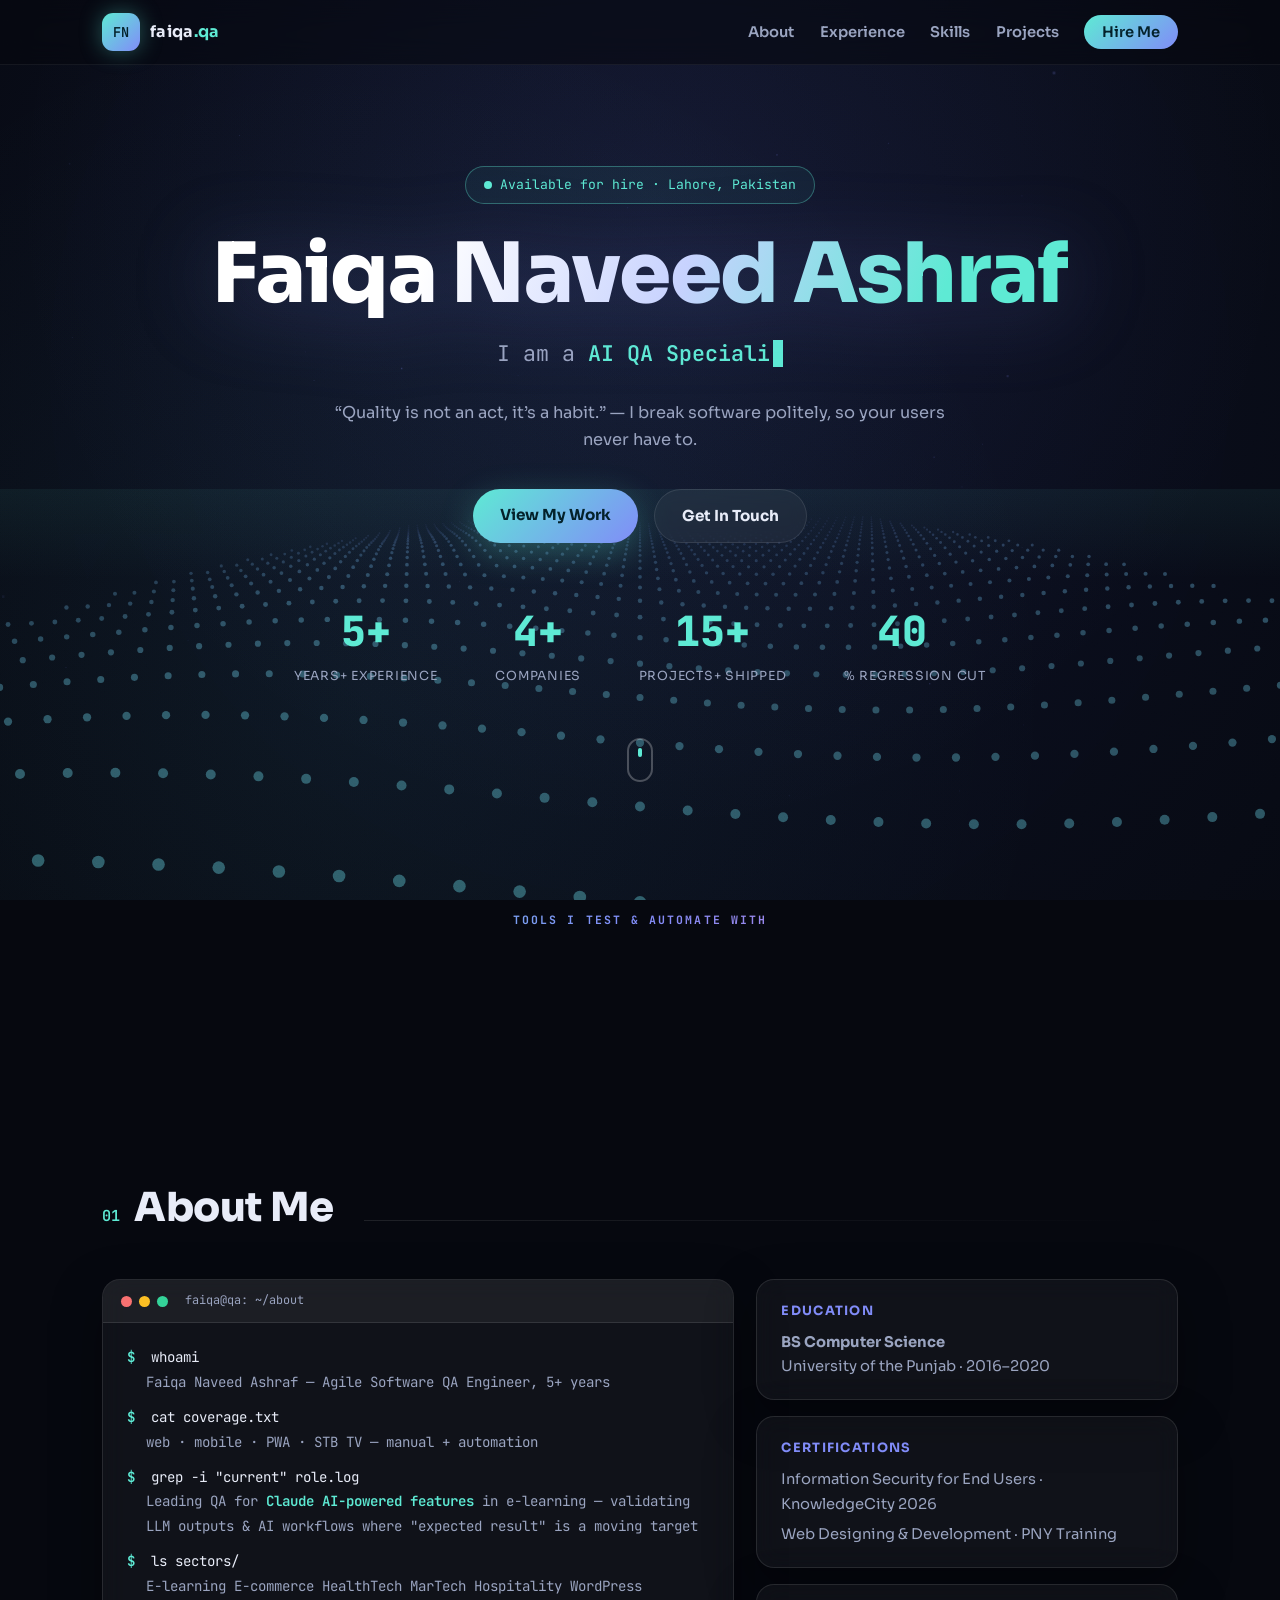
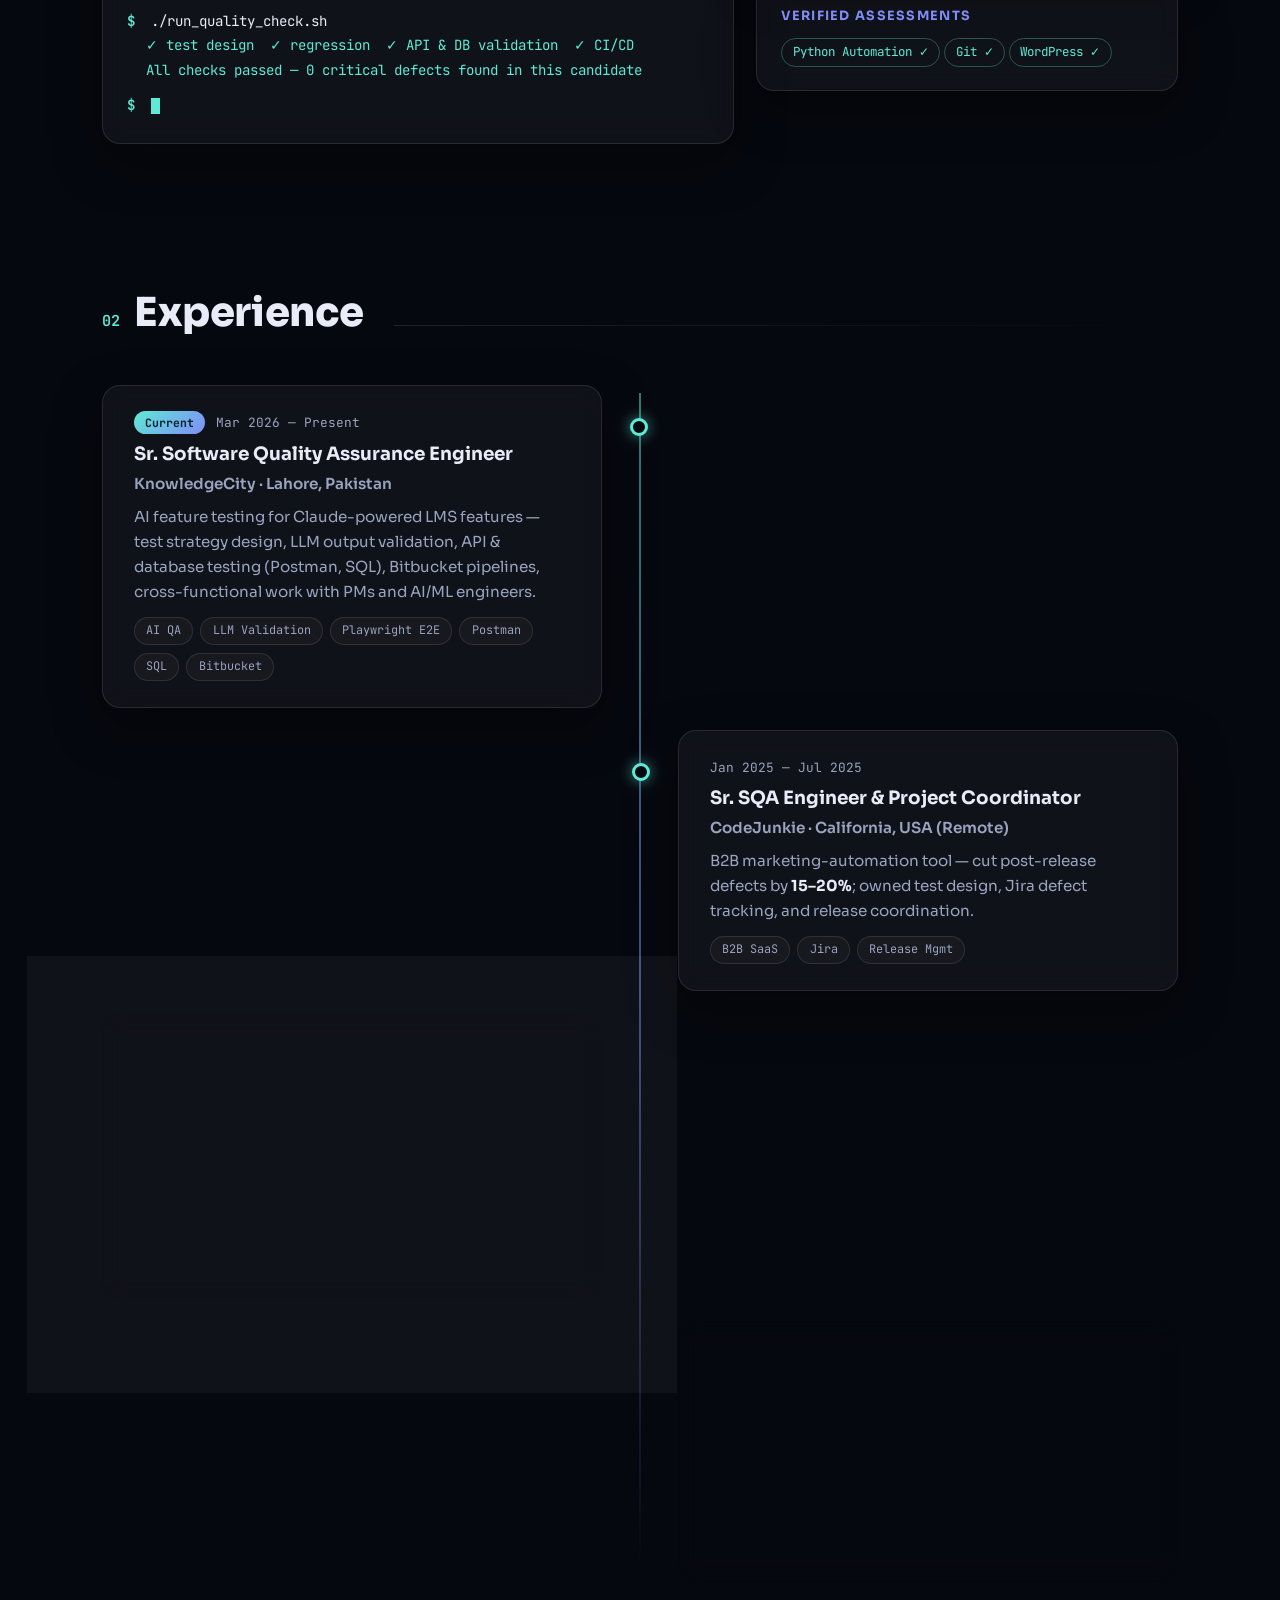
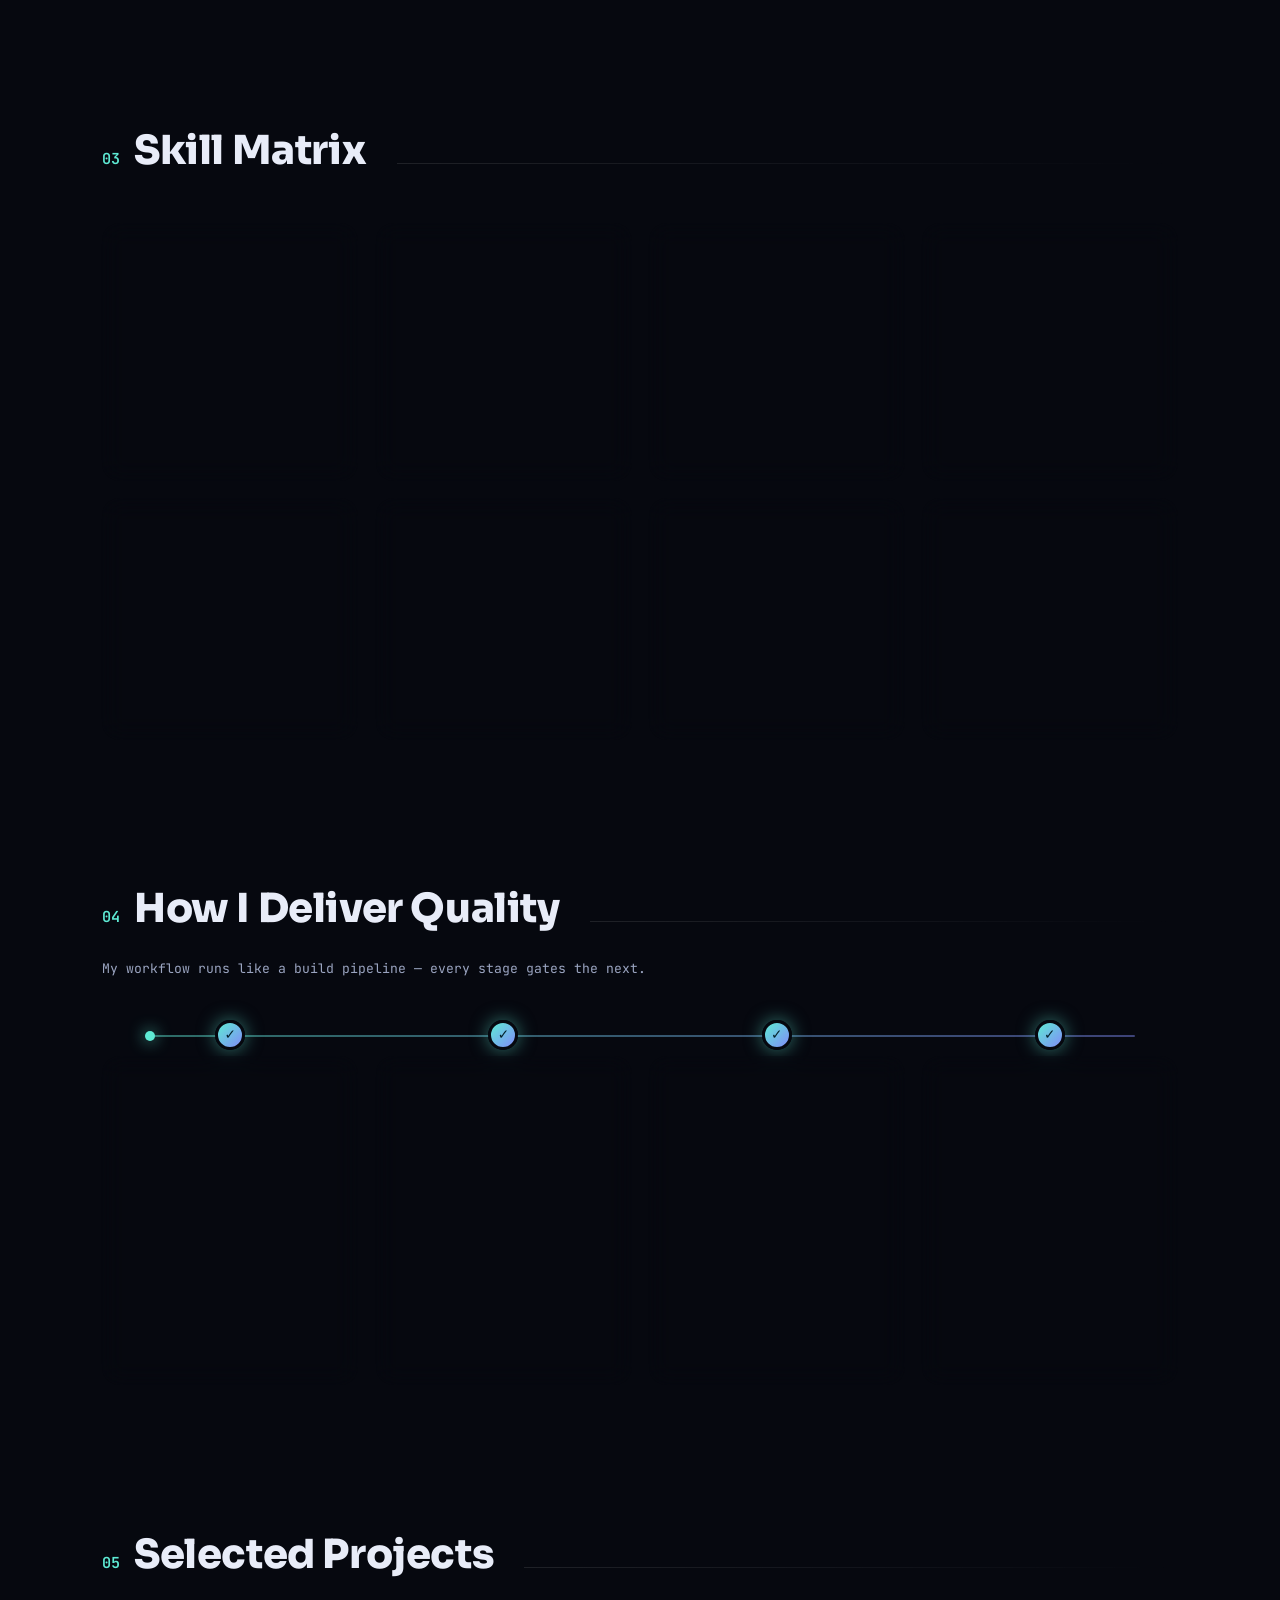
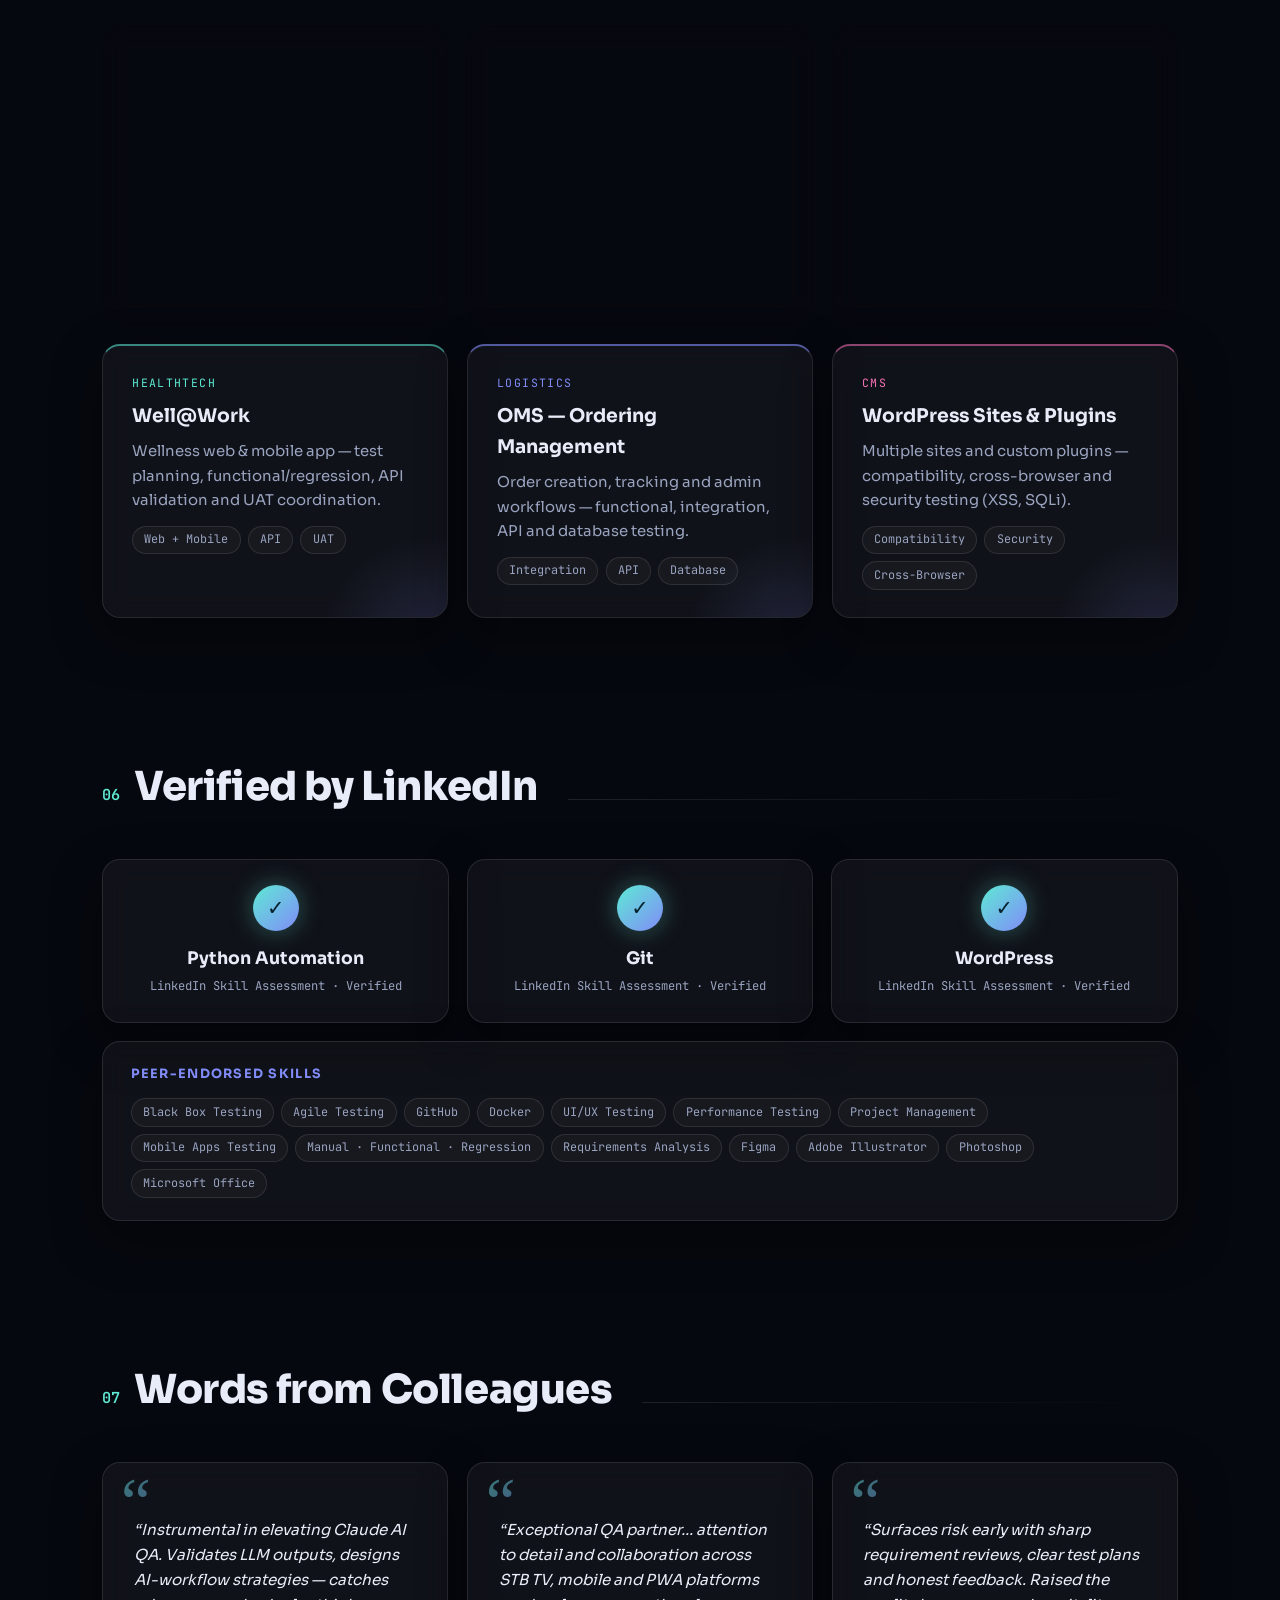
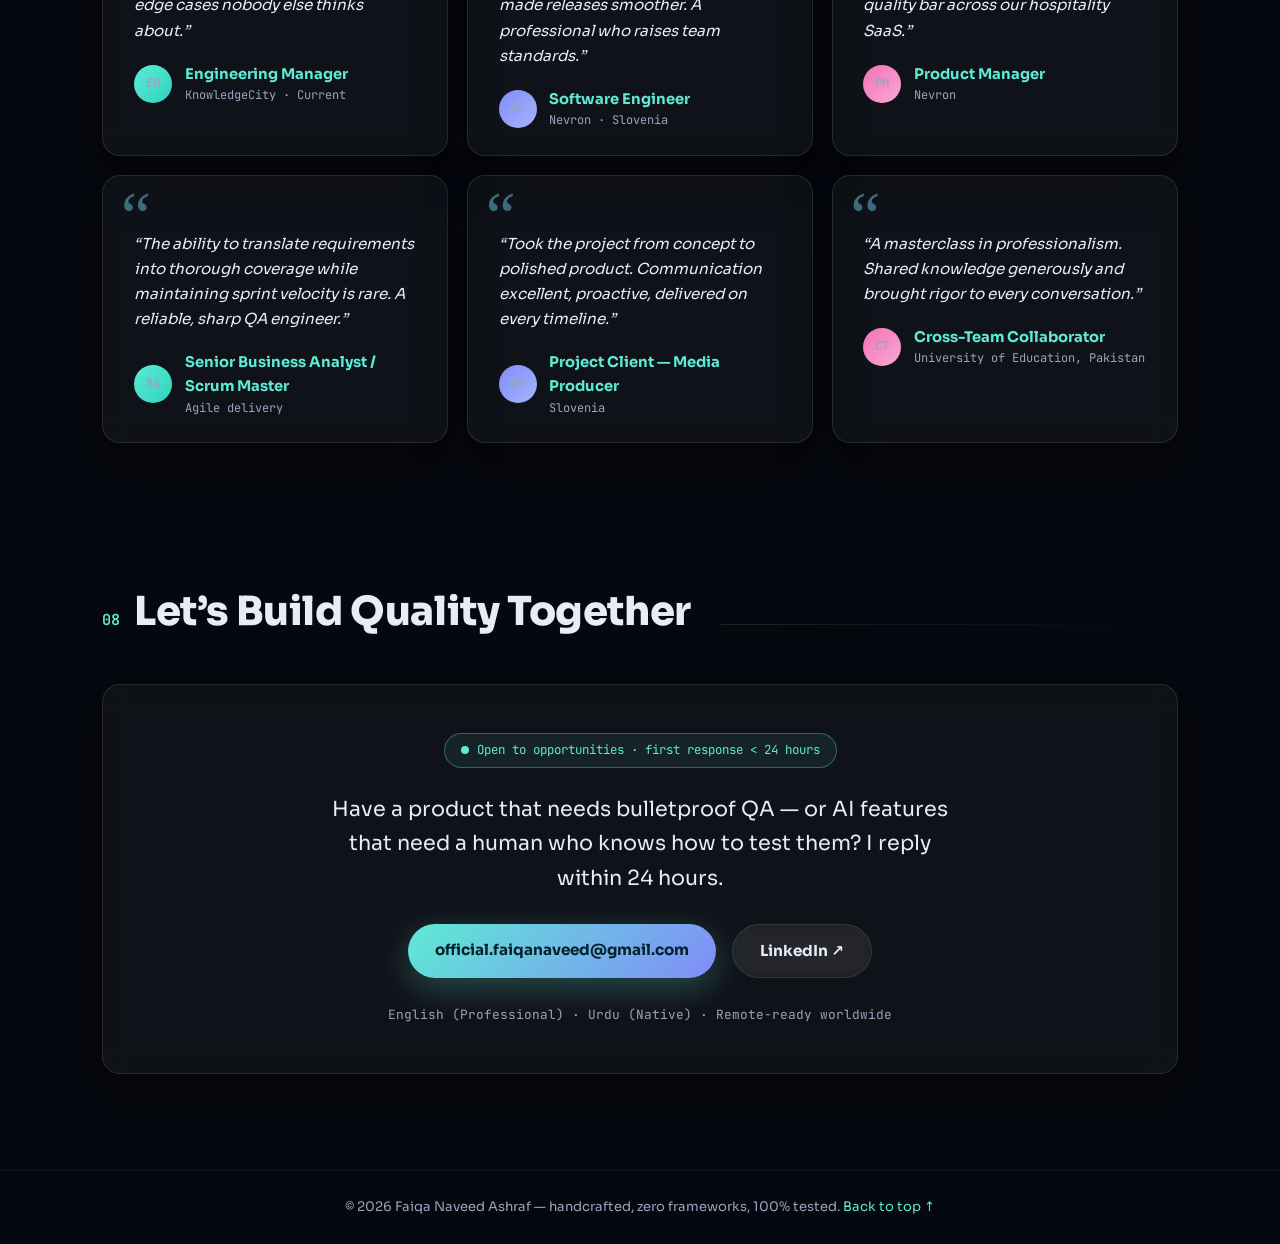
==== index.html @ 89de8e21 "Initial portfolio upload" ====
<!DOCTYPE html>
<html lang="en">
<head>
  <meta charset="UTF-8" />
  <meta name="viewport" content="width=device-width, initial-scale=1.0" />
  <title>Faiqa Naveed Ashraf — Sr. SQA Engineer · AI QA Specialist</title>
  <meta name="description" content="Portfolio of Faiqa Naveed Ashraf — Senior Software Quality Assurance Engineer specializing in AI feature testing, automation, and end-to-end quality across web, mobile, PWA and TV platforms." />
  <meta property="og:title" content="Faiqa Naveed Ashraf — Sr. SQA Engineer · AI QA Specialist" />
  <meta property="og:description" content="Quality is not an act, it's a habit. 5+ years across manual & automation testing, now leading QA for Claude AI-powered e-learning features." />
  <meta property="og:type" content="website" />
  <link rel="preconnect" href="https://fonts.googleapis.com" />
  <link rel="preconnect" href="https://fonts.gstatic.com" crossorigin />
  <link href="https://fonts.googleapis.com/css2?family=Sora:wght@300;400;600;700;800&family=JetBrains+Mono:wght@400;600&display=swap" rel="stylesheet" />
  <link rel="stylesheet" href="css/style.css" />
</head>
<body>
  <a class="skip-link" href="#main">Skip to content</a>

  <!-- 3D background canvas -->
  <canvas id="scene" aria-hidden="true"></canvas>
  <div class="grain" aria-hidden="true"></div>

  <header class="nav" id="top">
    <nav aria-label="Primary">
      <a class="brand" href="#top"><span class="brand-mark">FN</span><span class="brand-text">faiqa<b>.qa</b></span></a>
      <button class="nav-toggle" aria-expanded="false" aria-controls="nav-menu" aria-label="Toggle menu">
        <span></span><span></span><span></span>
      </button>
      <ul id="nav-menu" class="nav-menu">
        <li><a href="#about">About</a></li>
        <li><a href="#experience">Experience</a></li>
        <li><a href="#skills">Skills</a></li>
        <li><a href="#projects">Projects</a></li>
        <li><a class="nav-cta" href="#contact">Hire Me</a></li>
      </ul>
    </nav>
  </header>

  <main id="main">
    <!-- ============ HERO ============ -->
    <section class="hero" aria-label="Introduction">
      <p class="hero-eyebrow"><span class="pulse-dot" aria-hidden="true"></span> Available for hire · Lahore, Pakistan</p>
      <h1 class="hero-name">Faiqa Naveed<span class="accent"> Ashraf</span></h1>
      <p class="hero-roles" aria-live="polite">
        <span class="role-prefix">I am a&nbsp;</span><span id="role-rotator" class="role-current">Sr. SQA Engineer</span><span class="caret" aria-hidden="true"></span>
      </p>
      <p class="hero-tagline">“Quality is not an act, it’s a habit.” — I break software politely, so your users never have to.</p>
      <div class="hero-actions">
        <a class="btn btn-primary" href="#projects">View My Work</a>
        <a class="btn btn-ghost" href="#contact">Get In Touch</a>
      </div>
      <dl class="hero-stats">
        <div><dt data-count="5">0</dt><dd>Years+ Experience</dd></div>
        <div><dt data-count="4">0</dt><dd>Companies</dd></div>
        <div><dt data-count="15">0</dt><dd>Projects+ Shipped</dd></div>
        <div><dt data-count="40">0</dt><dd>% Regression Cut</dd></div>
      </dl>
      <a class="scroll-hint" href="#about" aria-label="Scroll to About"><span></span></a>
    </section>

    <!-- ============ TECH STACK MARQUEE ============ -->
    <section class="techstrip" aria-label="Tools and technologies I work with">
      <p class="techstrip-label">Tools I test &amp; automate with</p>
      <div class="marquee">
        <ul class="marquee-track">
          <li><img src="https://cdn.simpleicons.org/selenium" alt="" loading="lazy" onerror="this.parentElement.style.display='none'"/><span>Selenium</span></li>
          <li><img src="https://cdn.simpleicons.org/python" alt="" loading="lazy" onerror="this.parentElement.style.display='none'"/><span>Python</span></li>
          <li><img src="https://cdn.simpleicons.org/postman" alt="" loading="lazy" onerror="this.parentElement.style.display='none'"/><span>Postman</span></li>
          <li><img src="https://cdn.simpleicons.org/cypress" alt="" loading="lazy" onerror="this.parentElement.style.display='none'"/><span>Cypress</span></li>
          <li><img src="https://cdn.jsdelivr.net/gh/devicons/devicon@latest/icons/playwright/playwright-original.svg" alt="" loading="lazy" onerror="this.parentElement.style.display='none'"/><span>Playwright</span></li>
          <li><img src="https://cdn.jsdelivr.net/gh/devicons/devicon@latest/icons/vscode/vscode-original.svg" alt="" loading="lazy" onerror="this.parentElement.style.display='none'"/><span>VS Code</span></li>
          <li><img src="https://cdn.simpleicons.org/apachejmeter" alt="" loading="lazy" onerror="this.parentElement.style.display='none'"/><span>JMeter</span></li>
          <li><img src="https://cdn.simpleicons.org/jira" alt="" loading="lazy" onerror="this.parentElement.style.display='none'"/><span>Jira</span></li>
          <li><img src="https://cdn.simpleicons.org/confluence" alt="" loading="lazy" onerror="this.parentElement.style.display='none'"/><span>Confluence</span></li>
          <li><img src="https://cdn.simpleicons.org/mysql" alt="" loading="lazy" onerror="this.parentElement.style.display='none'"/><span>MySQL</span></li>
          <li><img src="https://cdn.simpleicons.org/git" alt="" loading="lazy" onerror="this.parentElement.style.display='none'"/><span>Git</span></li>
          <li><img src="https://cdn.simpleicons.org/github" alt="" loading="lazy" onerror="this.parentElement.style.display='none'"/><span>GitHub</span></li>
          <li><img src="https://cdn.simpleicons.org/gitlab" alt="" loading="lazy" onerror="this.parentElement.style.display='none'"/><span>GitLab</span></li>
          <li><img src="https://cdn.simpleicons.org/bitbucket" alt="" loading="lazy" onerror="this.parentElement.style.display='none'"/><span>Bitbucket</span></li>
          <li><img src="https://cdn.simpleicons.org/docker" alt="" loading="lazy" onerror="this.parentElement.style.display='none'"/><span>Docker</span></li>
          <li><img src="https://cdn.simpleicons.org/claude" alt="" loading="lazy" onerror="this.parentElement.style.display='none'"/><span>Claude AI</span></li>
          <li><img src="https://cdn.simpleicons.org/figma" alt="" loading="lazy" onerror="this.parentElement.style.display='none'"/><span>Figma</span></li>
          <li><img src="https://cdn.jsdelivr.net/gh/devicons/devicon@latest/icons/slack/slack-original.svg" alt="" loading="lazy" onerror="this.parentElement.style.display='none'"/><span>Slack</span></li>
          <li><img src="https://cdn.simpleicons.org/wordpress" alt="" loading="lazy" onerror="this.parentElement.style.display='none'"/><span>WordPress</span></li>
          <li><img src="https://cdn.simpleicons.org/woocommerce" alt="" loading="lazy" onerror="this.parentElement.style.display='none'"/><span>WooCommerce</span></li>
        </ul>
        <ul class="marquee-track" aria-hidden="true"></ul>
      </div>
    </section>

    <!-- ============ ABOUT ============ -->
    <section class="section" id="about">
      <h2 class="section-title"><span class="section-num">01</span>About Me</h2>
      <div class="about-grid">
        <div class="terminal glass">
          <div class="term-bar">
            <span class="term-dot td-r"></span><span class="term-dot td-y"></span><span class="term-dot td-g"></span>
            <span class="term-title">faiqa@qa: ~/about</span>
          </div>
          <div class="term-body">
            <p><span class="term-prompt">$</span> whoami</p>
            <p class="term-out">Faiqa Naveed Ashraf — Agile Software QA Engineer, 5+ years</p>
            <p><span class="term-prompt">$</span> cat coverage.txt</p>
            <p class="term-out">web · mobile · PWA · STB TV — manual + automation</p>
            <p><span class="term-prompt">$</span> grep -i "current" role.log</p>
            <p class="term-out">Leading QA for <strong>Claude AI-powered features</strong> in e-learning — validating LLM outputs &amp; AI workflows where "expected result" is a moving target</p>
            <p><span class="term-prompt">$</span> ls sectors/</p>
            <p class="term-out">E-learning  E-commerce  HealthTech  MarTech  Hospitality  WordPress</p>
            <p><span class="term-prompt">$</span> ./run_quality_check.sh</p>
            <p class="term-out term-pass">✓ test design&nbsp;&nbsp;✓ regression&nbsp;&nbsp;✓ API &amp; DB validation&nbsp;&nbsp;✓ CI/CD<br/>All checks passed — 0 critical defects found in this candidate</p>
            <p><span class="term-prompt">$</span> <span class="term-cursor"></span></p>
          </div>
        </div>
        <aside class="about-cards">
          <div class="info-card glass">
            <h3>Education</h3>
            <p><strong>BS Computer Science</strong><br/>University of the Punjab · 2016–2020</p>
          </div>
          <div class="info-card glass">
            <h3>Certifications</h3>
            <p>Information Security for End Users · KnowledgeCity 2026</p>
            <p>Web Designing &amp; Development · PNY Training</p>
          </div>
          <div class="info-card glass">
            <h3>Verified Assessments</h3>
            <p class="badges"><span>Python Automation ✓</span><span>Git ✓</span><span>WordPress ✓</span></p>
          </div>
        </aside>
      </div>
    </section>

    <!-- ============ EXPERIENCE ============ -->
    <section class="section" id="experience">
      <h2 class="section-title"><span class="section-num">02</span>Experience</h2>
      <ol class="timeline">
        <li class="timeline-item glass current">
          <div class="t-when"><span class="t-badge">Current</span>Mar 2026 — Present</div>
          <h3>Sr. Software Quality Assurance Engineer</h3>
          <p class="t-org">KnowledgeCity · Lahore, Pakistan</p>
          <p>AI feature testing for Claude-powered LMS features — test strategy design, LLM output validation, API &amp; database testing (Postman, SQL), Bitbucket pipelines, cross-functional work with PMs and AI/ML engineers.</p>
          <p class="t-tags"><span>AI QA</span><span>LLM Validation</span><span>Playwright E2E</span><span>Postman</span><span>SQL</span><span>Bitbucket</span></p>
        </li>
        <li class="timeline-item glass">
          <div class="t-when">Jan 2025 — Jul 2025</div>
          <h3>Sr. SQA Engineer &amp; Project Coordinator</h3>
          <p class="t-org">CodeJunkie · California, USA (Remote)</p>
          <p>B2B marketing-automation tool — cut post-release defects by <strong>15–20%</strong>; owned test design, Jira defect tracking, and release coordination.</p>
          <p class="t-tags"><span>B2B SaaS</span><span>Jira</span><span>Release Mgmt</span></p>
        </li>
        <li class="timeline-item glass">
          <div class="t-when">Jul 2023 — Jan 2025</div>
          <h3>Senior Quality Assurance Engineer</h3>
          <p class="t-org">Nevron Hospitality · Slovenia (Remote)</p>
          <p>Multi-platform QA — mobile, PWA, <strong>STB&nbsp;TV</strong>, and admin systems; cut critical production issues ~<strong>30%</strong>; drove ~<strong>35–40%</strong> regression-automation reduction with German &amp; Slovenian teams.</p>
          <p class="t-tags"><span>STB TV</span><span>PWA</span><span>Mobile</span><span>Automation</span></p>
        </li>
        <li class="timeline-item glass">
          <div class="t-when">Oct 2020 — Jul 2023</div>
          <h3>Senior SQA Engineer</h3>
          <p class="t-org">Codility Solutions · Lahore, Pakistan</p>
          <p>Test strategy for web, mobile &amp; WordPress projects; ~<strong>40%</strong> cycle reduction via Selenium + Python automation; security testing (XSS, SQLi); full Agile collaboration.</p>
          <p class="t-tags"><span>Selenium</span><span>Python</span><span>Security</span><span>WordPress</span></p>
        </li>
      </ol>
    </section>

    <!-- ============ SKILLS ============ -->
    <section class="section" id="skills">
      <h2 class="section-title"><span class="section-num">03</span>Skill Matrix</h2>
      <div class="skills-grid">
        <div class="skill-card glass"><h3>🧪 Testing</h3><p class="t-tags"><span>Functional</span><span>Regression</span><span>Integration</span><span>UI/UX</span><span>Cross-Browser</span><span>API</span><span>Database</span><span>Smoke</span><span>UAT</span><span>Security (XSS · SQLi)</span></p></div>
        <div class="skill-card glass skill-featured"><h3>🤖 AI &amp; Emerging Tech</h3><p class="t-tags"><span>Claude AI Feature Testing</span><span>LLM Output Validation</span><span>Prompt-Based QA</span><span>AI Workflows</span></p></div>
        <div class="skill-card glass"><h3>⚙️ Automation</h3><p class="t-tags"><span>Playwright</span><span>Selenium WebDriver</span><span>Python</span><span>pytest</span><span>Page Object Model</span><span>Data-Driven</span></p></div>
        <div class="skill-card glass"><h3>🔌 API &amp; Database</h3><p class="t-tags"><span>Postman</span><span>REST</span><span>Newman CLI</span><span>SQL · MySQL</span><span>JSON/XML</span><span>JWT · OAuth</span></p></div>
        <div class="skill-card glass"><h3>📋 Test Management</h3><p class="t-tags"><span>Jira</span><span>Confluence</span><span>TestRail</span><span>Zephyr</span><span>Trello</span><span>Monday.com</span></p></div>
        <div class="skill-card glass"><h3>🚀 DevOps &amp; Tooling</h3><p class="t-tags"><span>Git · GitHub · GitLab · Bitbucket</span><span>Docker</span><span>CI/CD</span><span>Chrome DevTools</span><span>Lighthouse</span></p></div>
        <div class="skill-card glass"><h3>📱 Cross-Platform</h3><p class="t-tags"><span>Web</span><span>Mobile (iOS/Android)</span><span>PWA</span><span>Desktop</span><span>STB TV</span><span>WooCommerce</span></p></div>
        <div class="skill-card glass"><h3>🧭 Methodologies</h3><p class="t-tags"><span>Agile · Scrum · Kanban</span><span>SDLC · STLC</span><span>BDD</span><span>TDD-aware</span></p></div>
      </div>
    </section>

    <!-- ============ PROCESS ============ -->
    <section class="section" id="process">
      <h2 class="section-title"><span class="section-num">04</span>How I Deliver Quality</h2>
      <p class="pipeline-sub">My workflow runs like a build pipeline — every stage gates the next.</p>
      <ol class="pipeline">
        <li class="pipe-stage">
          <span class="pipe-dot" aria-hidden="true">✓</span>
          <div class="pipe-card glass">
            <p class="pipe-label">stage 1/4 · passed</p>
            <h3>Discover</h3>
            <p>Requirement walkthroughs, acceptance criteria validation, risk-based scoping. I break ambiguity early so the team ships the right thing.</p>
            <p class="t-tags"><span>Confluence</span><span>Jira</span><span>Figma</span></p>
          </div>
        </li>
        <li class="pipe-stage">
          <span class="pipe-dot" aria-hidden="true">✓</span>
          <div class="pipe-card glass">
            <p class="pipe-label">stage 2/4 · passed</p>
            <h3>Plan</h3>
            <p>Test strategy, test plans, coverage matrices, and Selenium/Postman automation scaffolding aligned to the sprint cadence.</p>
            <p class="t-tags"><span>TestRail</span><span>Zephyr</span><span>Selenium</span></p>
          </div>
        </li>
        <li class="pipe-stage">
          <span class="pipe-dot" aria-hidden="true">✓</span>
          <div class="pipe-card glass">
            <p class="pipe-label">stage 3/4 · passed</p>
            <h3>Execute</h3>
            <p>Functional, regression, API, DB, cross-browser, security (XSS/SQLi). Automate where it pays back; explore manually where it counts.</p>
            <p class="t-tags"><span>Postman</span><span>SQL</span><span>Python</span></p>
          </div>
        </li>
        <li class="pipe-stage">
          <span class="pipe-dot" aria-hidden="true">✓</span>
          <div class="pipe-card glass">
            <p class="pipe-label">stage 4/4 · passed</p>
            <h3>Report</h3>
            <p>Clear defect logs, reproducible steps, severity tagging, release-readiness reports. Devs get actionable bugs, stakeholders get clarity.</p>
            <p class="t-tags"><span>Jira</span><span>Slack</span><span>Bitbucket</span></p>
          </div>
        </li>
      </ol>
    </section>

    <!-- ============ PROJECTS ============ -->
    <section class="section" id="projects">
      <h2 class="section-title"><span class="section-num">05</span>Selected Projects</h2>
      <div class="projects-grid">
        <article class="project-card glass featured">
          <p class="p-kind">AI · Current</p>
          <h3>Claude AI LMS Features</h3>
          <p>Leading QA for Claude AI-powered LMS enhancements — validating AI-generated content, prompt responses, and LLM output accuracy.</p>
          <p class="t-tags"><span>LLM Validation</span><span>Prompt QA</span><span>API</span><span>Bitbucket</span></p>
        </article>
        <article class="project-card glass">
          <p class="p-kind">Web &amp; Mobile</p>
          <h3>Manage My Dojo</h3>
          <p>End-to-end QA for a martial-arts school platform — enrollment, attendance, belt grading, scheduling, billing, parent portals.</p>
          <p class="t-tags"><span>Functional</span><span>API</span><span>Database</span><span>Jira</span></p>
        </article>
        <article class="project-card glass">
          <p class="p-kind">E-Commerce</p>
          <h3>Jhoolaylaal</h3>
          <p>QA for catalog, cart, checkout &amp; order management on WooCommerce with live payment gateways.</p>
          <p class="t-tags"><span>WooCommerce</span><span>Payments</span><span>Regression</span></p>
        </article>
        <article class="project-card glass">
          <p class="p-kind">HealthTech</p>
          <h3>Well@Work</h3>
          <p>Wellness web &amp; mobile app — test planning, functional/regression, API validation and UAT coordination.</p>
          <p class="t-tags"><span>Web + Mobile</span><span>API</span><span>UAT</span></p>
        </article>
        <article class="project-card glass">
          <p class="p-kind">Logistics</p>
          <h3>OMS — Ordering Management</h3>
          <p>Order creation, tracking and admin workflows — functional, integration, API and database testing.</p>
          <p class="t-tags"><span>Integration</span><span>API</span><span>Database</span></p>
        </article>
        <article class="project-card glass">
          <p class="p-kind">CMS</p>
          <h3>WordPress Sites &amp; Plugins</h3>
          <p>Multiple sites and custom plugins — compatibility, cross-browser and security testing (XSS, SQLi).</p>
          <p class="t-tags"><span>Compatibility</span><span>Security</span><span>Cross-Browser</span></p>
        </article>
      </div>
    </section>

    <!-- ============ VERIFIED BY LINKEDIN ============ -->
    <section class="section" id="verified">
      <h2 class="section-title"><span class="section-num">06</span>Verified by LinkedIn</h2>
      <div class="verify-grid">
        <div class="verify-card glass">
          <p class="verify-check" aria-hidden="true">✓</p>
          <h3>Python Automation</h3>
          <p>LinkedIn Skill Assessment · Verified</p>
        </div>
        <div class="verify-card glass">
          <p class="verify-check" aria-hidden="true">✓</p>
          <h3>Git</h3>
          <p>LinkedIn Skill Assessment · Verified</p>
        </div>
        <div class="verify-card glass">
          <p class="verify-check" aria-hidden="true">✓</p>
          <h3>WordPress</h3>
          <p>LinkedIn Skill Assessment · Verified</p>
        </div>
      </div>
      <div class="endorse glass">
        <h3>Peer-endorsed skills</h3>
        <p class="t-tags">
          <span>Black Box Testing</span><span>Agile Testing</span><span>GitHub</span><span>Docker</span><span>UI/UX Testing</span><span>Performance Testing</span><span>Project Management</span><span>Mobile Apps Testing</span><span>Manual · Functional · Regression</span><span>Requirements Analysis</span><span>Figma</span><span>Adobe Illustrator</span><span>Photoshop</span><span>Microsoft Office</span>
        </p>
      </div>
    </section>

    <!-- ============ TESTIMONIALS ============ -->
    <section class="section" id="testimonials">
      <h2 class="section-title"><span class="section-num">07</span>Words from Colleagues</h2>
      <div class="testi-grid">
        <figure class="testi-card glass">
          <blockquote>“Instrumental in elevating Claude AI QA. Validates LLM outputs, designs AI-workflow strategies — catches edge cases nobody else thinks about.”</blockquote>
          <figcaption><span class="testi-avatar av-teal" aria-hidden="true">EM</span><div><strong>Engineering Manager</strong><span>KnowledgeCity · Current</span></div></figcaption>
        </figure>
        <figure class="testi-card glass">
          <blockquote>“Exceptional QA partner… attention to detail and collaboration across STB TV, mobile and PWA platforms made releases smoother. A professional who raises team standards.”</blockquote>
          <figcaption><span class="testi-avatar av-indigo" aria-hidden="true">SE</span><div><strong>Software Engineer</strong><span>Nevron · Slovenia</span></div></figcaption>
        </figure>
        <figure class="testi-card glass">
          <blockquote>“Surfaces risk early with sharp requirement reviews, clear test plans and honest feedback. Raised the quality bar across our hospitality SaaS.”</blockquote>
          <figcaption><span class="testi-avatar av-pink" aria-hidden="true">PM</span><div><strong>Product Manager</strong><span>Nevron</span></div></figcaption>
        </figure>
        <figure class="testi-card glass">
          <blockquote>“The ability to translate requirements into thorough coverage while maintaining sprint velocity is rare. A reliable, sharp QA engineer.”</blockquote>
          <figcaption><span class="testi-avatar av-teal" aria-hidden="true">BA</span><div><strong>Senior Business Analyst / Scrum Master</strong><span>Agile delivery</span></div></figcaption>
        </figure>
        <figure class="testi-card glass">
          <blockquote>“Took the project from concept to polished product. Communication excellent, proactive, delivered on every timeline.”</blockquote>
          <figcaption><span class="testi-avatar av-indigo" aria-hidden="true">MP</span><div><strong>Project Client — Media Producer</strong><span>Slovenia</span></div></figcaption>
        </figure>
        <figure class="testi-card glass">
          <blockquote>“A masterclass in professionalism. Shared knowledge generously and brought rigor to every conversation.”</blockquote>
          <figcaption><span class="testi-avatar av-pink" aria-hidden="true">CT</span><div><strong>Cross-Team Collaborator</strong><span>University of Education, Pakistan</span></div></figcaption>
        </figure>
      </div>
    </section>

    <!-- ============ CONTACT ============ -->
    <section class="section contact" id="contact">
      <h2 class="section-title"><span class="section-num">08</span>Let’s Build Quality Together</h2>
      <div class="contact-card glass">
        <p class="contact-badge"><span class="pulse-dot" aria-hidden="true"></span> Open to opportunities · first response &lt; 24 hours</p>
        <p class="contact-lede">Have a product that needs bulletproof QA — or AI features that need a human who knows how to test them? I reply within 24 hours.</p>
        <div class="contact-actions">
          <a class="btn btn-primary" href="mailto:official.faiqanaveed@gmail.com">official.faiqanaveed@gmail.com</a>
          <a class="btn btn-ghost" href="https://linkedin.com/in/faiqanaveed" target="_blank" rel="noopener">LinkedIn ↗</a>
        </div>
        <p class="contact-meta">English (Professional) · Urdu (Native) · Remote-ready worldwide</p>
      </div>
    </section>
  </main>

  <footer class="footer">
    <p>© <span id="year">2026</span> Faiqa Naveed Ashraf — handcrafted, zero frameworks, 100% tested. <a href="#top">Back to top ↑</a></p>
  </footer>

  <script src="js/scene.js" defer></script>
  <script src="js/main.js" defer></script>
</body>
</html>
---- css/style.css ----
/* ============================================================
   Faiqa Naveed — Portfolio v2
   Dark premium · glassmorphism · 3D particle backdrop
   Zero frameworks. WCAG 2.2 AA minded.
   ============================================================ */

:root {
  --bg: #06080f;
  --bg-2: #0a0e1a;
  --ink: #e8ecf8;
  --ink-dim: #9aa4c0;
  --accent: #5eead4;        /* teal-mint */
  --accent-2: #818cf8;      /* indigo */
  --accent-3: #f472b6;      /* pink edge */
  --glass: rgba(255, 255, 255, 0.045);
  --glass-edge: rgba(255, 255, 255, 0.10);
  --radius: 18px;
  --font: "Sora", system-ui, -apple-system, sans-serif;
  --mono: "JetBrains Mono", ui-monospace, monospace;
  --max: 1120px;
}

* { margin: 0; padding: 0; box-sizing: border-box; }

html { scroll-behavior: smooth; }
@media (prefers-reduced-motion: reduce) {
  html { scroll-behavior: auto; }
  *, *::before, *::after { animation-duration: 0.001s !important; transition-duration: 0.001s !important; }
}

body {
  font-family: var(--font);
  background: var(--bg);
  color: var(--ink);
  line-height: 1.65;
  overflow-x: hidden;
  -webkit-font-smoothing: antialiased;
}

/* ---------- background layers ---------- */
#scene {
  position: fixed; inset: 0;
  width: 100vw; height: 100vh;
  z-index: 0;
  display: block;
}
.grain {
  position: fixed; inset: 0; z-index: 1; pointer-events: none;
  opacity: 0.5; mix-blend-mode: overlay;
  background-image: url("data:image/svg+xml,%3Csvg xmlns='http://www.w3.org/2000/svg' width='160' height='160'%3E%3Cfilter id='n'%3E%3CfeTurbulence type='fractalNoise' baseFrequency='0.9' numOctaves='2'/%3E%3CfeColorMatrix type='saturate' values='0'/%3E%3C/filter%3E%3Crect width='100%25' height='100%25' filter='url(%23n)' opacity='0.18'/%3E%3C/svg%3E");
}
header, main, footer { position: relative; z-index: 2; }

/* ---------- a11y ---------- */
.skip-link {
  position: absolute; left: -999px; top: 0; z-index: 100;
  background: var(--accent); color: #04222b; font-weight: 700;
  padding: 0.7rem 1.2rem; border-radius: 0 0 12px 0;
}
.skip-link:focus { left: 0; }
:focus-visible { outline: 2px solid var(--accent); outline-offset: 3px; border-radius: 4px; }

/* ---------- nav ---------- */
.nav {
  position: fixed; top: 0; left: 0; right: 0; z-index: 50;
  backdrop-filter: blur(14px);
  background: rgba(6, 8, 15, 0.55);
  border-bottom: 1px solid rgba(255,255,255,0.06);
}
.nav nav {
  max-width: var(--max); margin: 0 auto;
  display: flex; align-items: center; justify-content: space-between;
  padding: 0.8rem 1.4rem;
}
.brand { display: flex; align-items: center; gap: 0.6rem; text-decoration: none; color: var(--ink); font-weight: 700; }
.brand-mark {
  display: grid; place-items: center;
  width: 38px; height: 38px; border-radius: 11px;
  font-family: var(--mono); font-size: 0.85rem; font-weight: 600; color: #04222b;
  background: linear-gradient(135deg, var(--accent), var(--accent-2));
  box-shadow: 0 0 22px rgba(94, 234, 212, 0.35);
}
.brand-text { letter-spacing: 0.02em; }
.brand-text b { color: var(--accent); }

.nav-menu { display: flex; gap: 1.6rem; list-style: none; align-items: center; }
.nav-menu a { color: var(--ink-dim); text-decoration: none; font-size: 0.92rem; font-weight: 600; transition: color 0.2s; }
.nav-menu a:hover { color: var(--accent); }
.nav-cta {
  color: #04222b !important;
  background: linear-gradient(135deg, var(--accent), var(--accent-2));
  padding: 0.5rem 1.1rem; border-radius: 999px;
}
.nav-toggle { display: none; }

/* ---------- hero ---------- */
.hero {
  min-height: 100svh;
  display: flex; flex-direction: column; justify-content: center; align-items: center;
  text-align: center; padding: 7rem 1.4rem 4rem;
}
.hero-eyebrow {
  font-family: var(--mono); font-size: 0.82rem; color: var(--accent);
  border: 1px solid rgba(94,234,212,0.35); border-radius: 999px;
  padding: 0.45rem 1.1rem; background: rgba(94,234,212,0.06);
  display: inline-flex; align-items: center; gap: 0.55rem;
}
.pulse-dot {
  width: 8px; height: 8px; border-radius: 50%;
  background: var(--accent);
  box-shadow: 0 0 0 0 rgba(94,234,212,0.6);
  animation: pulse 2s infinite;
}
@keyframes pulse {
  0% { box-shadow: 0 0 0 0 rgba(94,234,212,0.55); }
  70% { box-shadow: 0 0 0 11px rgba(94,234,212,0); }
  100% { box-shadow: 0 0 0 0 rgba(94,234,212,0); }
}

.hero-name {
  margin-top: 1.6rem;
  font-size: clamp(2.6rem, 7vw, 5.2rem);
  font-weight: 800; line-height: 1.06; letter-spacing: -0.02em;
  background: linear-gradient(110deg, #fff 25%, #c7d2fe 55%, var(--accent) 85%);
  -webkit-background-clip: text; background-clip: text; color: transparent;
  filter: drop-shadow(0 8px 40px rgba(129, 140, 248, 0.25));
}
.hero-name .accent { -webkit-text-fill-color: transparent; }

.hero-roles {
  margin-top: 1.1rem;
  font-family: var(--mono); font-size: clamp(1rem, 2.4vw, 1.35rem);
  color: var(--ink-dim); min-height: 2em;
}
.role-current { color: var(--accent); font-weight: 600; }
.caret {
  display: inline-block; width: 10px; height: 1.25em; margin-left: 3px;
  background: var(--accent); vertical-align: text-bottom;
  animation: blink 1s steps(1) infinite;
}
@keyframes blink { 50% { opacity: 0; } }

.hero-tagline { margin-top: 1.3rem; max-width: 620px; color: var(--ink-dim); font-size: 1.02rem; }

.hero-actions { display: flex; gap: 1rem; margin-top: 2.2rem; flex-wrap: wrap; justify-content: center; }
.btn {
  text-decoration: none; font-weight: 700; font-size: 0.95rem;
  padding: 0.85rem 1.7rem; border-radius: 999px; transition: transform 0.2s, box-shadow 0.2s;
}
.btn:hover { transform: translateY(-2px); }
.btn-primary {
  color: #04222b;
  background: linear-gradient(135deg, var(--accent), var(--accent-2));
  box-shadow: 0 10px 34px rgba(94, 234, 212, 0.28);
}
.btn-primary:hover { box-shadow: 0 14px 44px rgba(94, 234, 212, 0.42); }
.btn-ghost { color: var(--ink); border: 1px solid var(--glass-edge); background: var(--glass); backdrop-filter: blur(8px); }
.btn-ghost:hover { border-color: var(--accent); color: var(--accent); }

.hero-stats {
  display: grid; grid-template-columns: repeat(4, auto); gap: clamp(1.4rem, 5vw, 3.6rem);
  margin-top: 3.4rem;
}
.hero-stats div { text-align: center; }
.hero-stats dt {
  font-size: clamp(1.7rem, 4vw, 2.6rem); font-weight: 800;
  font-family: var(--mono); color: var(--accent);
}
.hero-stats dt::after { content: "+"; opacity: 0; }
.hero-stats div:nth-child(4) dt::after { content: "%"; opacity: 0; }
.hero-stats dd { font-size: 0.78rem; color: var(--ink-dim); letter-spacing: 0.06em; text-transform: uppercase; }

.scroll-hint {
  margin-top: 3.2rem; width: 26px; height: 44px; border-radius: 999px;
  border: 2px solid rgba(255,255,255,0.25); display: grid; justify-items: center; padding-top: 8px;
}
.scroll-hint span {
  width: 4px; height: 9px; border-radius: 4px; background: var(--accent);
  animation: drop 1.8s ease-in-out infinite;
}
@keyframes drop { 0% { transform: translateY(0); opacity: 1; } 80% { transform: translateY(14px); opacity: 0; } 100% { opacity: 0; } }

/* ---------- tech stack marquee ---------- */
.techstrip { padding: 0.6rem 0 1.2rem; }
.techstrip-label {
  text-align: center; font-family: var(--mono); font-size: 0.72rem; font-weight: 700;
  letter-spacing: 0.18em; text-transform: uppercase;
  background: linear-gradient(90deg, var(--accent), var(--accent-2), var(--accent-3));
  -webkit-background-clip: text; background-clip: text; color: transparent;
  margin-bottom: 2.6rem;
}
.marquee {
  display: flex; overflow: hidden; user-select: none;
  /* vertical padding gives icons headroom for the hover lift — no top clipping */
  padding: 14px 0 8px;
  -webkit-mask-image: linear-gradient(90deg, transparent, #000 12%, #000 88%, transparent);
  mask-image: linear-gradient(90deg, transparent, #000 12%, #000 88%, transparent);
}
.marquee-track {
  display: flex; align-items: center; gap: 3.2rem;
  list-style: none; flex-shrink: 0; min-width: 100%;
  justify-content: space-around; padding: 0 1.6rem;
  animation: marquee-scroll 46s linear infinite;
}
.marquee:hover .marquee-track { animation-play-state: paused; }
@keyframes marquee-scroll {
  from { transform: translateX(0); }
  to { transform: translateX(calc(-100% - 3.2rem)); }
}
.marquee-track li {
  display: flex; flex-direction: column; align-items: center; gap: 0.5rem;
  opacity: 0.72; transition: opacity 0.25s, transform 0.25s;
}
.marquee-track li:hover { opacity: 1; transform: translateY(-4px) scale(1.08); }
.marquee-track img {
  width: 34px; height: 34px; display: block;
  filter: grayscale(1) brightness(1.55);
  transition: filter 0.25s;
}
.marquee-track li:hover img {
  filter: none;
}
.marquee-track li:hover span { color: var(--accent); }
.marquee-track li span {
  font-family: var(--mono); font-size: 0.66rem; letter-spacing: 0.06em;
  color: var(--ink-dim); white-space: nowrap;
}
@media (prefers-reduced-motion: reduce) {
  .marquee { -webkit-mask-image: none; mask-image: none; }
  .marquee-track { animation: none; flex-wrap: wrap; gap: 1.6rem 2.2rem; justify-content: center; }
  .marquee-track[aria-hidden="true"] { display: none; }
}

/* ---------- sections ---------- */
.section { max-width: var(--max); margin: 0 auto; padding: 6.5rem 1.4rem 2rem; }
.section-title {
  font-size: clamp(1.7rem, 4vw, 2.5rem); font-weight: 800; letter-spacing: -0.01em;
  margin-bottom: 2.4rem; display: flex; align-items: baseline; gap: 0.9rem;
}
.section-num { font-family: var(--mono); font-size: 0.95rem; color: var(--accent); font-weight: 600; }
.section-title::after {
  content: ""; flex: 1; height: 1px; margin-left: 1rem;
  background: linear-gradient(90deg, var(--glass-edge), transparent);
}

.glass {
  background: var(--glass);
  border: 1px solid var(--glass-edge);
  border-radius: var(--radius);
  backdrop-filter: blur(12px);
  box-shadow: 0 18px 50px rgba(0, 0, 0, 0.35);
}

/* reveal-on-scroll */
.reveal { opacity: 0; transform: translateY(26px); transition: opacity 0.7s ease, transform 0.7s ease; }
.reveal.in { opacity: 1; transform: none; }

/* ---------- about (terminal) ---------- */
.about-grid { display: grid; grid-template-columns: 1.5fr 1fr; gap: 1.4rem; }
.terminal { overflow: hidden; font-family: var(--mono); }
.term-bar {
  display: flex; align-items: center; gap: 7px;
  padding: 0.7rem 1.1rem; background: rgba(255,255,255,0.05);
  border-bottom: 1px solid var(--glass-edge);
}
.term-dot { width: 11px; height: 11px; border-radius: 50%; }
.td-r { background: #f87171; } .td-y { background: #fbbf24; } .td-g { background: #34d399; }
.term-title { margin-left: 0.6rem; font-size: 0.74rem; color: var(--ink-dim); }
.term-body { padding: 1.4rem 1.5rem 1.6rem; font-size: 0.88rem; line-height: 1.75; }
.term-body p { margin: 0; }
.term-prompt { color: var(--accent); font-weight: 600; margin-right: 0.5rem; }
.term-out { color: var(--ink-dim); padding-left: 1.15rem; margin-bottom: 0.65rem !important; }
.term-out strong { color: var(--accent); font-weight: 600; }
.term-pass { color: var(--accent); }
.term-cursor {
  display: inline-block; width: 9px; height: 1.1em; background: var(--accent);
  vertical-align: text-bottom; animation: blink 1s steps(1) infinite;
}
.about-cards { display: grid; gap: 1rem; align-content: start; }
.info-card { padding: 1.3rem 1.5rem; }
.info-card h3 { font-size: 0.8rem; text-transform: uppercase; letter-spacing: 0.1em; color: var(--accent-2); margin-bottom: 0.5rem; }
.info-card p { font-size: 0.92rem; color: var(--ink-dim); }
.info-card p + p { margin-top: 0.4rem; }
.badges span {
  display: inline-block; margin: 0.15rem 0.25rem 0.15rem 0;
  font-family: var(--mono); font-size: 0.78rem; color: var(--accent);
  border: 1px solid rgba(94,234,212,0.3); border-radius: 999px; padding: 0.2rem 0.65rem;
}

/* ---------- timeline ---------- */
.timeline { list-style: none; position: relative; padding-left: 2rem; display: grid; gap: 1.4rem; }
.timeline::before {
  content: ""; position: absolute; left: 7px; top: 8px; bottom: 8px; width: 2px;
  background: linear-gradient(180deg, var(--accent), var(--accent-2), transparent);
  opacity: 0.5;
}
.timeline-item { position: relative; padding: 1.6rem 1.9rem; }
.timeline-item::before {
  content: ""; position: absolute; left: -2rem; top: 2rem;
  width: 12px; height: 12px; border-radius: 50%;
  background: var(--bg); border: 3px solid var(--accent);
  transform: translateX(2px);
  box-shadow: 0 0 14px rgba(94,234,212,0.6);
}
.timeline-item h3 { font-size: 1.15rem; margin: 0.3rem 0 0.1rem; }
.t-when { font-family: var(--mono); font-size: 0.8rem; color: var(--ink-dim); display: flex; align-items: center; gap: 0.7rem; }
.t-badge {
  background: linear-gradient(135deg, var(--accent), var(--accent-2)); color: #04222b;
  font-weight: 700; padding: 0.12rem 0.7rem; border-radius: 999px; font-size: 0.72rem;
}
.t-org { color: var(--accent-2); font-weight: 600; font-size: 0.92rem; margin-bottom: 0.5rem; }
.timeline-item > p { font-size: 0.95rem; color: var(--ink-dim); }
.timeline-item strong { color: var(--ink); }

/* alternating center timeline on desktop */
@media (min-width: 980px) {
  .timeline { padding-left: 0; }
  .timeline::before { left: 50%; transform: translateX(-1px); }
  .timeline-item { width: calc(50% - 2.4rem); }
  .timeline-item:nth-child(odd) { margin-right: auto; }
  .timeline-item:nth-child(even) { margin-left: auto; }
  .timeline-item:nth-child(odd)::before { left: auto; right: -2.4rem; transform: translateX(50%); }
  .timeline-item:nth-child(even)::before { left: -2.4rem; transform: translateX(-50%); }
}

.t-tags { margin-top: 0.8rem; display: flex; flex-wrap: wrap; gap: 0.45rem; }
.t-tags span {
  font-family: var(--mono); font-size: 0.74rem; color: var(--ink-dim);
  border: 1px solid var(--glass-edge); background: rgba(255,255,255,0.03);
  padding: 0.22rem 0.7rem; border-radius: 999px;
}

/* ---------- skills ---------- */
.skills-grid { display: grid; grid-template-columns: repeat(auto-fit, minmax(255px, 1fr)); gap: 1.1rem; }
.skill-card { padding: 1.4rem 1.5rem; transition: transform 0.25s, border-color 0.25s; }
.skill-card:hover { transform: translateY(-5px); border-color: rgba(94,234,212,0.45); }
.skill-card h3 { font-size: 0.98rem; margin-bottom: 0.8rem; }
/* rotating accent edges, matching the projects grid */
.skill-card { border-top: 2px solid rgba(94,234,212,0.5); }
.skills-grid .skill-card:nth-child(3n+2) { border-top-color: rgba(129,140,248,0.55); }
.skills-grid .skill-card:nth-child(3n) { border-top-color: rgba(244,114,182,0.5); }
/* the AI card keeps a full gradient ring — same glass background as the rest */
.skill-card.skill-featured { position: relative; border-color: transparent; border-top-color: transparent; }
.skill-card.skill-featured::after {
  content: ""; position: absolute; inset: -1px; border-radius: var(--radius);
  padding: 1px; pointer-events: none;
  background: linear-gradient(120deg, var(--accent), var(--accent-2), var(--accent-3));
  -webkit-mask: linear-gradient(#000 0 0) content-box, linear-gradient(#000 0 0);
  -webkit-mask-composite: xor;
  mask: linear-gradient(#000 0 0) content-box, linear-gradient(#000 0 0);
  mask-composite: exclude;
}
.skill-card.skill-featured:hover { border-color: transparent; }

/* ---------- projects ---------- */
.projects-grid { display: grid; grid-template-columns: repeat(auto-fit, minmax(300px, 1fr)); gap: 1.2rem; }
.project-card { padding: 1.7rem 1.8rem; position: relative; overflow: hidden; transition: transform 0.25s, border-color 0.25s; }
.project-card:hover { transform: translateY(-6px); border-color: rgba(129,140,248,0.5); }
.project-card::after {
  content: ""; position: absolute; inset: auto -30% -55% auto; width: 240px; height: 240px;
  background: radial-gradient(circle, rgba(129,140,248,0.16), transparent 65%);
  pointer-events: none;
}
.project-card.featured { border-color: rgba(94,234,212,0.4); }
.project-card.featured::after { background: radial-gradient(circle, rgba(94,234,212,0.18), transparent 65%); }
/* per-card accent: colored top edge + matching kind label */
.project-card { border-top: 2px solid rgba(94,234,212,0.55); }
.projects-grid .project-card:nth-child(3n+2) { border-top-color: rgba(129,140,248,0.6); }
.projects-grid .project-card:nth-child(3n+2) .p-kind { color: var(--accent-2); }
.projects-grid .project-card:nth-child(3n) { border-top-color: rgba(244,114,182,0.55); }
.projects-grid .project-card:nth-child(3n) .p-kind { color: var(--accent-3); }
.p-kind { font-family: var(--mono); font-size: 0.72rem; letter-spacing: 0.12em; text-transform: uppercase; color: var(--accent); margin-bottom: 0.5rem; }
.project-card h3 { font-size: 1.18rem; margin-bottom: 0.5rem; }
.project-card > p:not(.p-kind):not(.t-tags) { font-size: 0.93rem; color: var(--ink-dim); }

/* ---------- pipeline (how I deliver quality) ---------- */
.pipeline-sub {
  font-family: var(--mono); font-size: 0.82rem; color: var(--ink-dim);
  margin: -1.4rem 0 2.6rem;
}
.pipeline {
  list-style: none; position: relative;
  display: grid; grid-template-columns: repeat(4, 1fr); gap: 1.1rem;
  padding-top: 2.2rem;
}
.pipeline::before {
  content: ""; position: absolute; top: 14px; left: 4%; right: 4%; height: 2px;
  background: linear-gradient(90deg, var(--accent), var(--accent-2));
  opacity: 0.45; border-radius: 2px;
}
.pipeline::after { /* traveling pulse */
  content: ""; position: absolute; top: 10px; left: 4%; width: 10px; height: 10px;
  border-radius: 50%; background: var(--accent);
  box-shadow: 0 0 16px rgba(94,234,212,0.9);
  animation: pipe-run 7s linear infinite;
}
@keyframes pipe-run {
  0% { left: 4%; opacity: 0; }
  6% { opacity: 1; }
  94% { opacity: 1; }
  100% { left: calc(96% - 10px); opacity: 0; }
}
.pipe-stage { position: relative; display: flex; flex-direction: column; }
.pipe-dot {
  position: absolute; top: -2.2rem; left: 50%; transform: translate(-50%, -50%); margin-top: 14px;
  width: 30px; height: 30px; border-radius: 50%;
  display: grid; place-items: center;
  font-size: 0.85rem; font-weight: 800; color: #04222b;
  background: linear-gradient(135deg, var(--accent), var(--accent-2));
  box-shadow: 0 0 18px rgba(94,234,212,0.5);
  border: 3px solid var(--bg);
}
.pipe-card { padding: 1.5rem 1.5rem 1.3rem; flex: 1; transition: transform 0.25s, border-color 0.25s; }
.pipe-card:hover { transform: translateY(-5px); border-color: rgba(94,234,212,0.45); }
.pipe-label {
  font-family: var(--mono); font-size: 0.68rem; letter-spacing: 0.1em;
  text-transform: uppercase; color: var(--accent); margin-bottom: 0.45rem;
}
.pipe-card h3 { font-size: 1.12rem; margin-bottom: 0.5rem; }
.pipe-card > p:not(.pipe-label):not(.t-tags) { font-size: 0.9rem; color: var(--ink-dim); }
@media (max-width: 900px) {
  .pipeline { grid-template-columns: 1fr; padding-top: 0; padding-left: 2.4rem; }
  .pipeline::before { top: 4%; bottom: 4%; left: 14px; right: auto; width: 2px; height: auto;
    background: linear-gradient(180deg, var(--accent), var(--accent-2)); }
  .pipeline::after { display: none; }
  .pipe-dot { top: 1.4rem; left: -2.4rem; margin-top: 0; transform: translate(0, 0); }
}

/* ---------- verified by linkedin ---------- */
.verify-grid { display: grid; grid-template-columns: repeat(auto-fit, minmax(220px, 1fr)); gap: 1.1rem; margin-bottom: 1.1rem; }
.verify-card { padding: 1.6rem 1.7rem; text-align: center; transition: transform 0.25s, border-color 0.25s; }
.verify-card:hover { transform: translateY(-5px); border-color: rgba(94,234,212,0.45); }
.verify-check {
  width: 46px; height: 46px; margin: 0 auto 0.8rem; display: grid; place-items: center;
  border-radius: 50%; font-size: 1.3rem; font-weight: 800; color: #04222b;
  background: linear-gradient(135deg, var(--accent), var(--accent-2));
  box-shadow: 0 0 24px rgba(94, 234, 212, 0.35);
}
.verify-card h3 { font-size: 1.08rem; margin-bottom: 0.25rem; }
.verify-card p:last-child { font-family: var(--mono); font-size: 0.76rem; color: var(--ink-dim); }
.endorse { padding: 1.4rem 1.7rem; }
.endorse h3 { font-size: 0.8rem; text-transform: uppercase; letter-spacing: 0.1em; color: var(--accent-2); margin-bottom: 0.8rem; }

/* ---------- testimonials ---------- */
.testi-grid { display: grid; grid-template-columns: repeat(auto-fit, minmax(300px, 1fr)); gap: 1.2rem; }
.testi-card { padding: 1.8rem 1.9rem 1.5rem; position: relative; transition: transform 0.25s, border-color 0.25s; }
.testi-card:hover { transform: translateY(-5px); border-color: rgba(129,140,248,0.5); }
.testi-card::before {
  content: "“"; position: absolute; top: 0.4rem; left: 1.1rem;
  font-size: 4.2rem; line-height: 1; font-family: Georgia, serif;
  background: linear-gradient(135deg, var(--accent), var(--accent-2));
  -webkit-background-clip: text; background-clip: text; color: transparent;
  opacity: 0.5;
}
.testi-card blockquote { font-size: 0.95rem; color: var(--ink); padding-top: 1.6rem; font-style: italic; }
.testi-card figcaption { margin-top: 1.2rem; display: flex; align-items: center; gap: 0.8rem; }
.testi-avatar {
  flex-shrink: 0; width: 38px; height: 38px; border-radius: 50%;
  display: grid; place-items: center;
  font-family: var(--mono); font-size: 0.76rem; font-weight: 600; color: #04222b;
}
.av-teal { background: linear-gradient(135deg, var(--accent), #2dd4bf); }
.av-indigo { background: linear-gradient(135deg, var(--accent-2), #a5b4fc); }
.av-pink { background: linear-gradient(135deg, var(--accent-3), #f9a8d4); }
.testi-card figcaption div { display: flex; flex-direction: column; }
.testi-card figcaption strong { font-size: 0.92rem; color: var(--accent); }
.testi-card figcaption span { font-family: var(--mono); font-size: 0.75rem; color: var(--ink-dim); }

/* ---------- contact ---------- */
.contact { padding-bottom: 6rem; }
.contact-card { padding: 3rem clamp(1.5rem, 5vw, 3.4rem); text-align: center; }
.contact-badge {
  display: inline-flex; align-items: center; gap: 0.5rem;
  font-family: var(--mono); font-size: 0.78rem; color: var(--accent);
  border: 1px solid rgba(94,234,212,0.35); background: rgba(94,234,212,0.07);
  border-radius: 999px; padding: 0.4rem 1rem; margin-bottom: 1.5rem;
}
.contact-lede { font-size: clamp(1.05rem, 2.4vw, 1.3rem); max-width: 640px; margin: 0 auto 1.8rem; }
.contact-actions { display: flex; gap: 1rem; justify-content: center; flex-wrap: wrap; }
.contact-meta { margin-top: 1.6rem; font-family: var(--mono); font-size: 0.8rem; color: var(--ink-dim); }

/* ---------- footer ---------- */
.footer { border-top: 1px solid rgba(255,255,255,0.06); padding: 1.6rem 1.4rem; text-align: center; }
.footer p { font-size: 0.82rem; color: var(--ink-dim); }
.footer a { color: var(--accent); text-decoration: none; }

/* ---------- responsive ---------- */
@media (max-width: 880px) {
  .about-grid { grid-template-columns: 1fr; }
  .hero-stats { grid-template-columns: repeat(2, auto); gap: 1.6rem 3rem; }
}
@media (max-width: 720px) {
  .nav-toggle {
    display: grid; gap: 5px; background: none; border: 0; cursor: pointer; padding: 8px;
  }
  .nav-toggle span { width: 24px; height: 2px; background: var(--ink); border-radius: 2px; transition: transform 0.25s, opacity 0.25s; }
  .nav-toggle[aria-expanded="true"] span:nth-child(1) { transform: translateY(7px) rotate(45deg); }
  .nav-toggle[aria-expanded="true"] span:nth-child(2) { opacity: 0; }
  .nav-toggle[aria-expanded="true"] span:nth-child(3) { transform: translateY(-7px) rotate(-45deg); }
  .nav-menu {
    position: fixed; inset: 58px 0 auto 0; flex-direction: column; gap: 0;
    background: rgba(6,8,15,0.96); backdrop-filter: blur(18px);
    border-bottom: 1px solid var(--glass-edge);
    max-height: 0; overflow: hidden; transition: max-height 0.3s ease;
  }
  .nav-menu.open { max-height: 330px; }
  .nav-menu li { width: 100%; text-align: center; }
  .nav-menu a { display: block; padding: 1rem; }
  .nav-cta { border-radius: 0 !important; }
  .timeline { padding-left: 1.5rem; }
  .timeline-item::before { left: -1.5rem; }
}
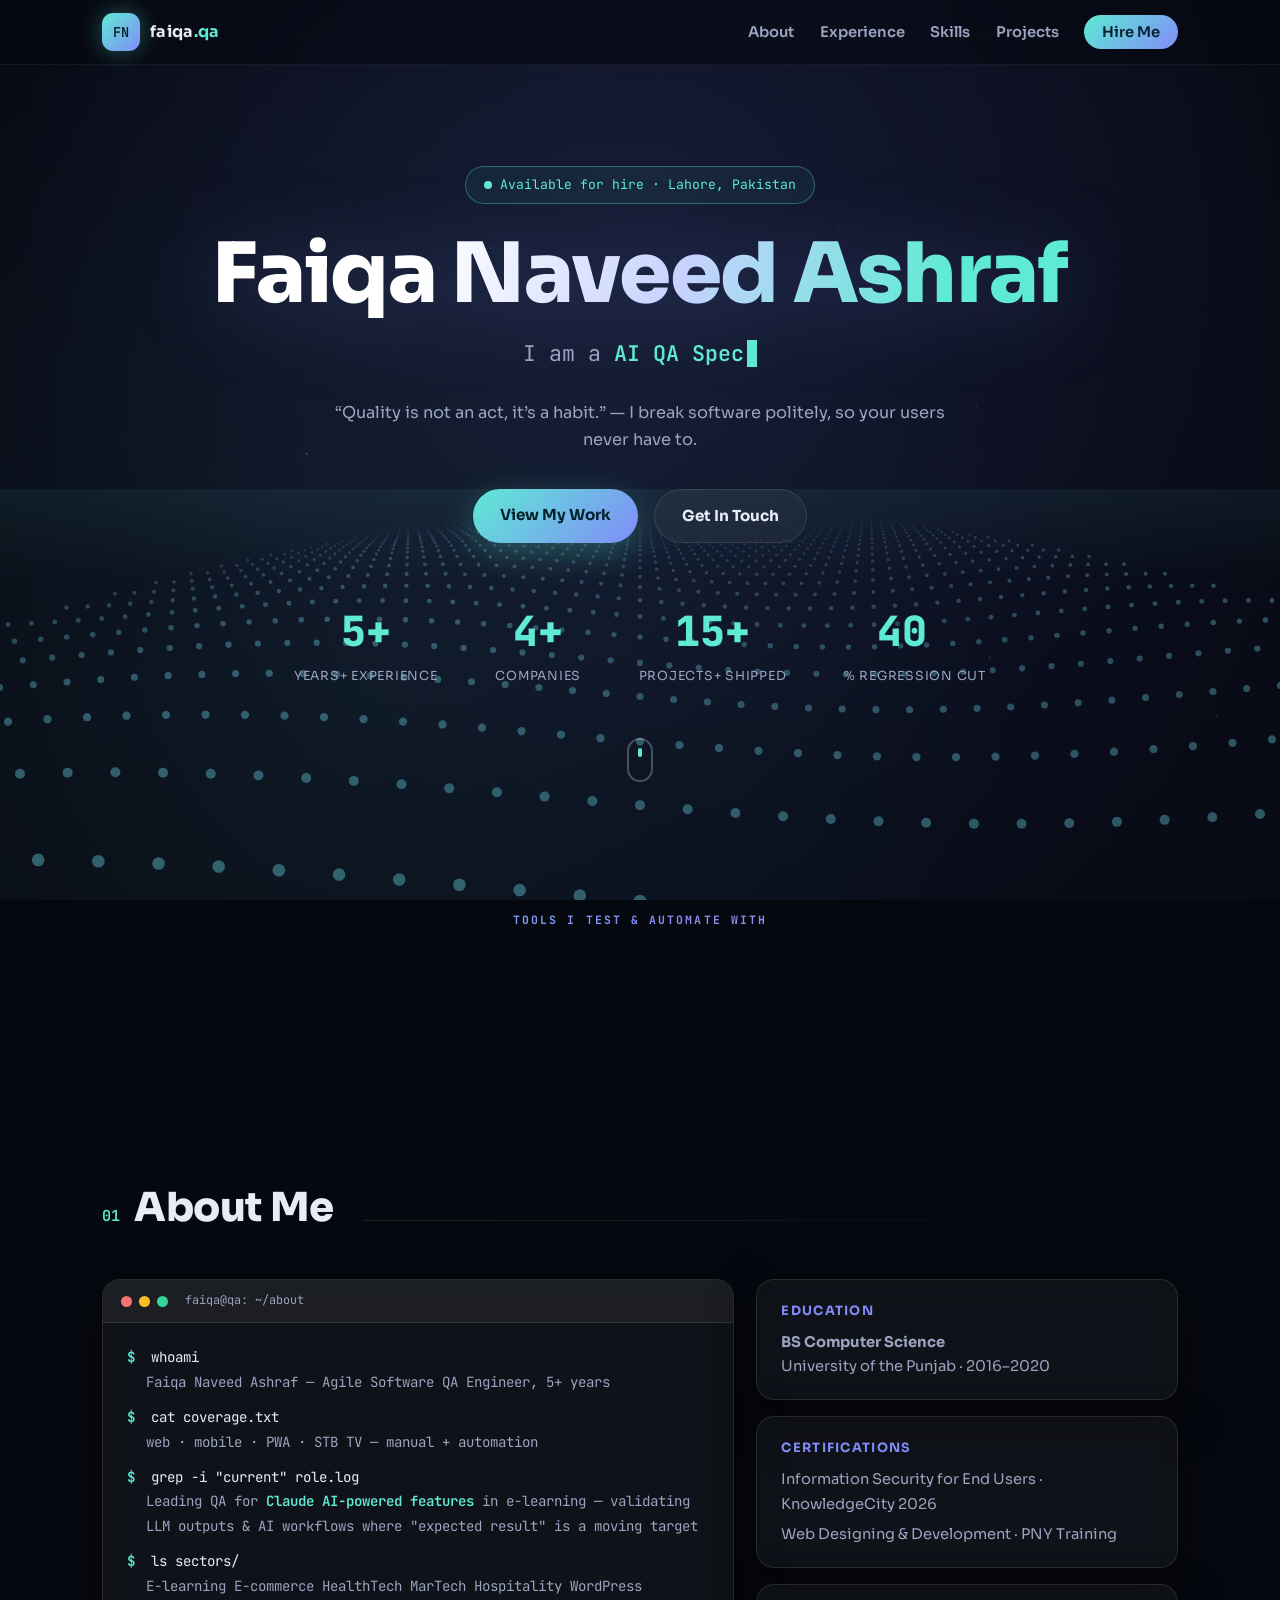
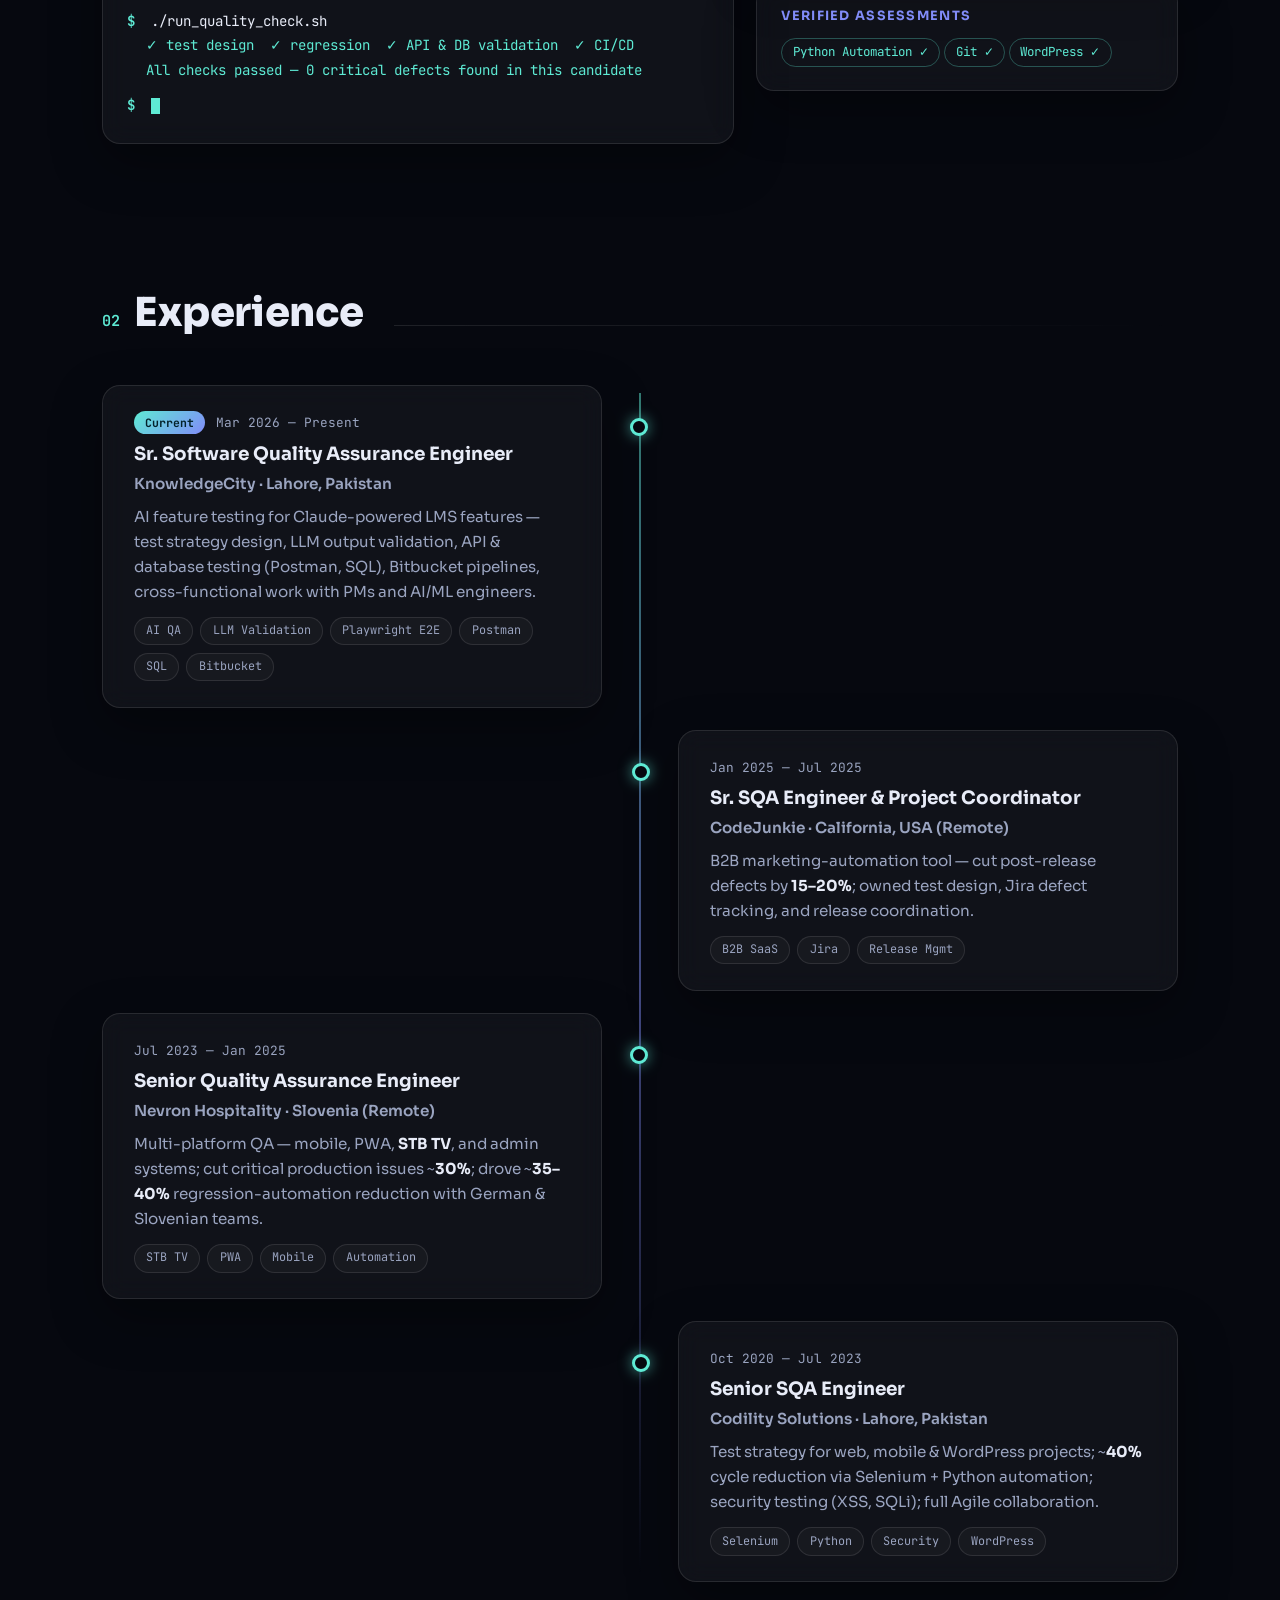
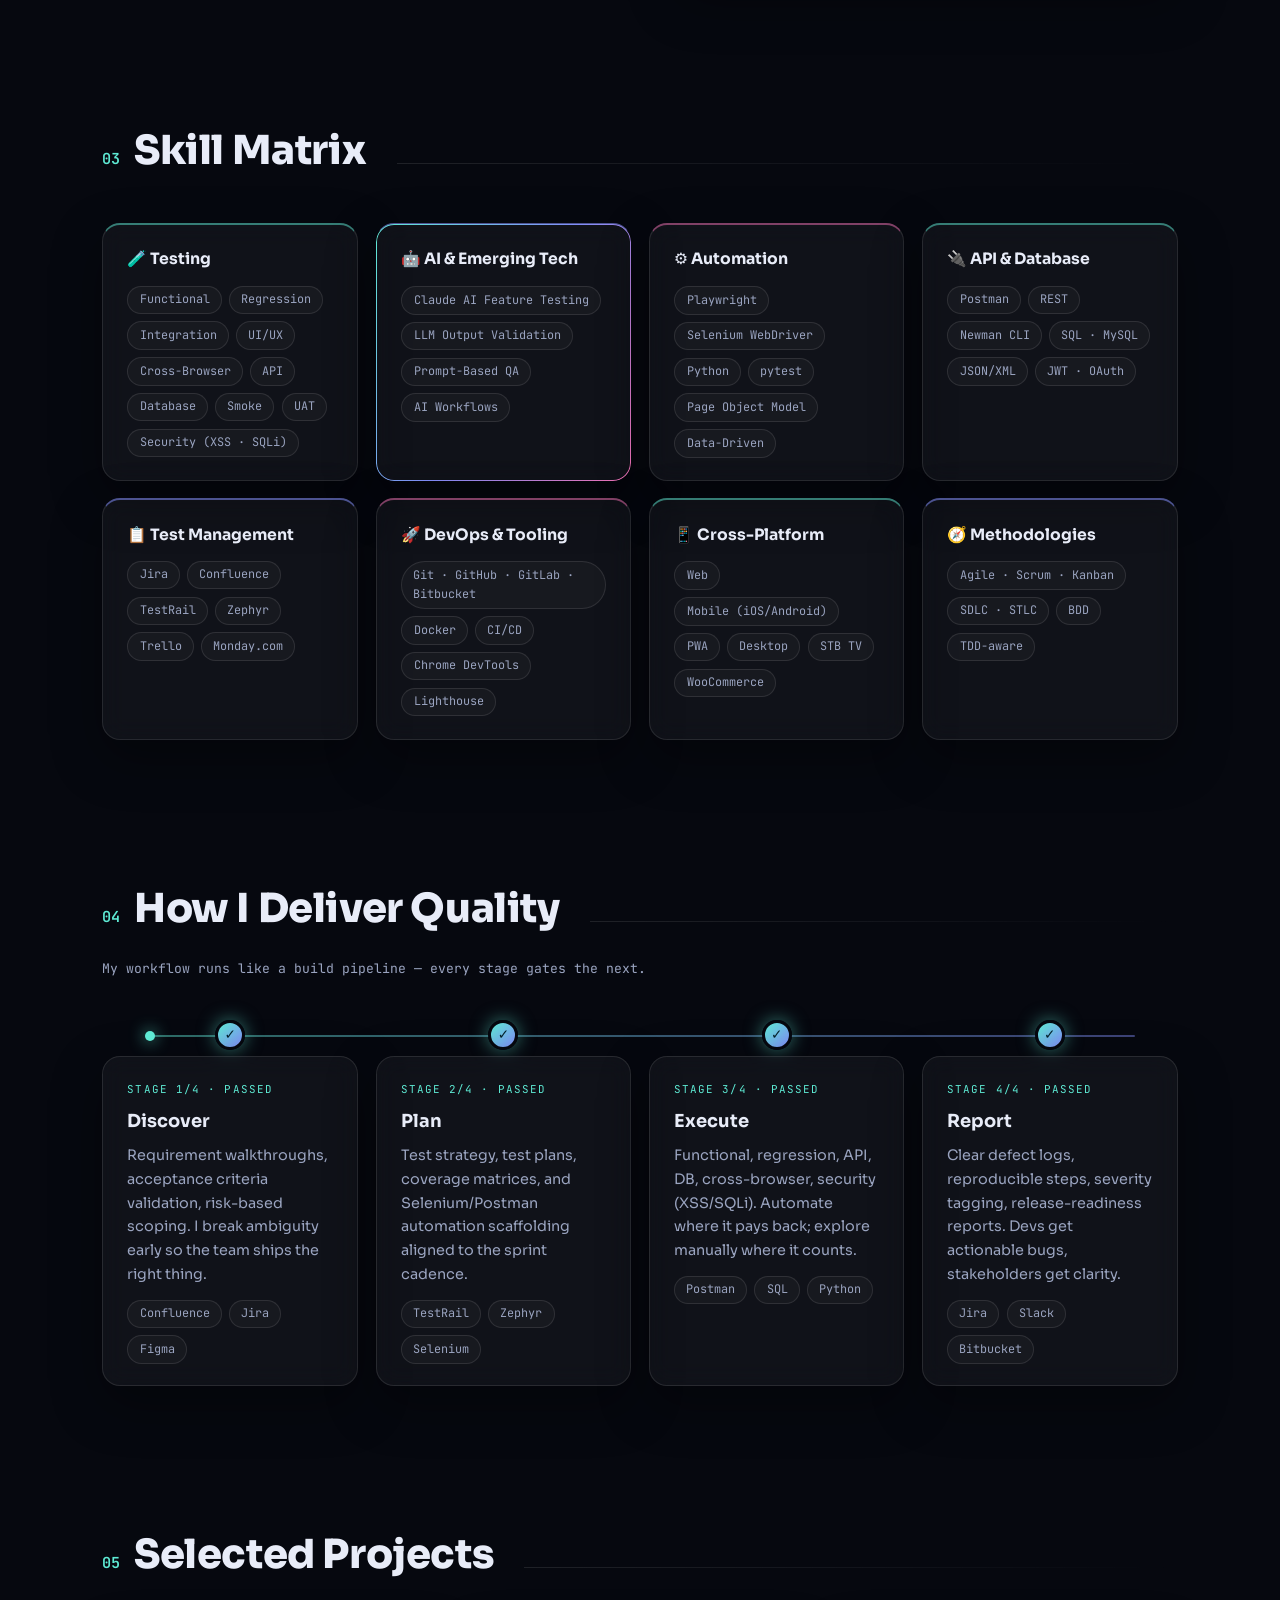
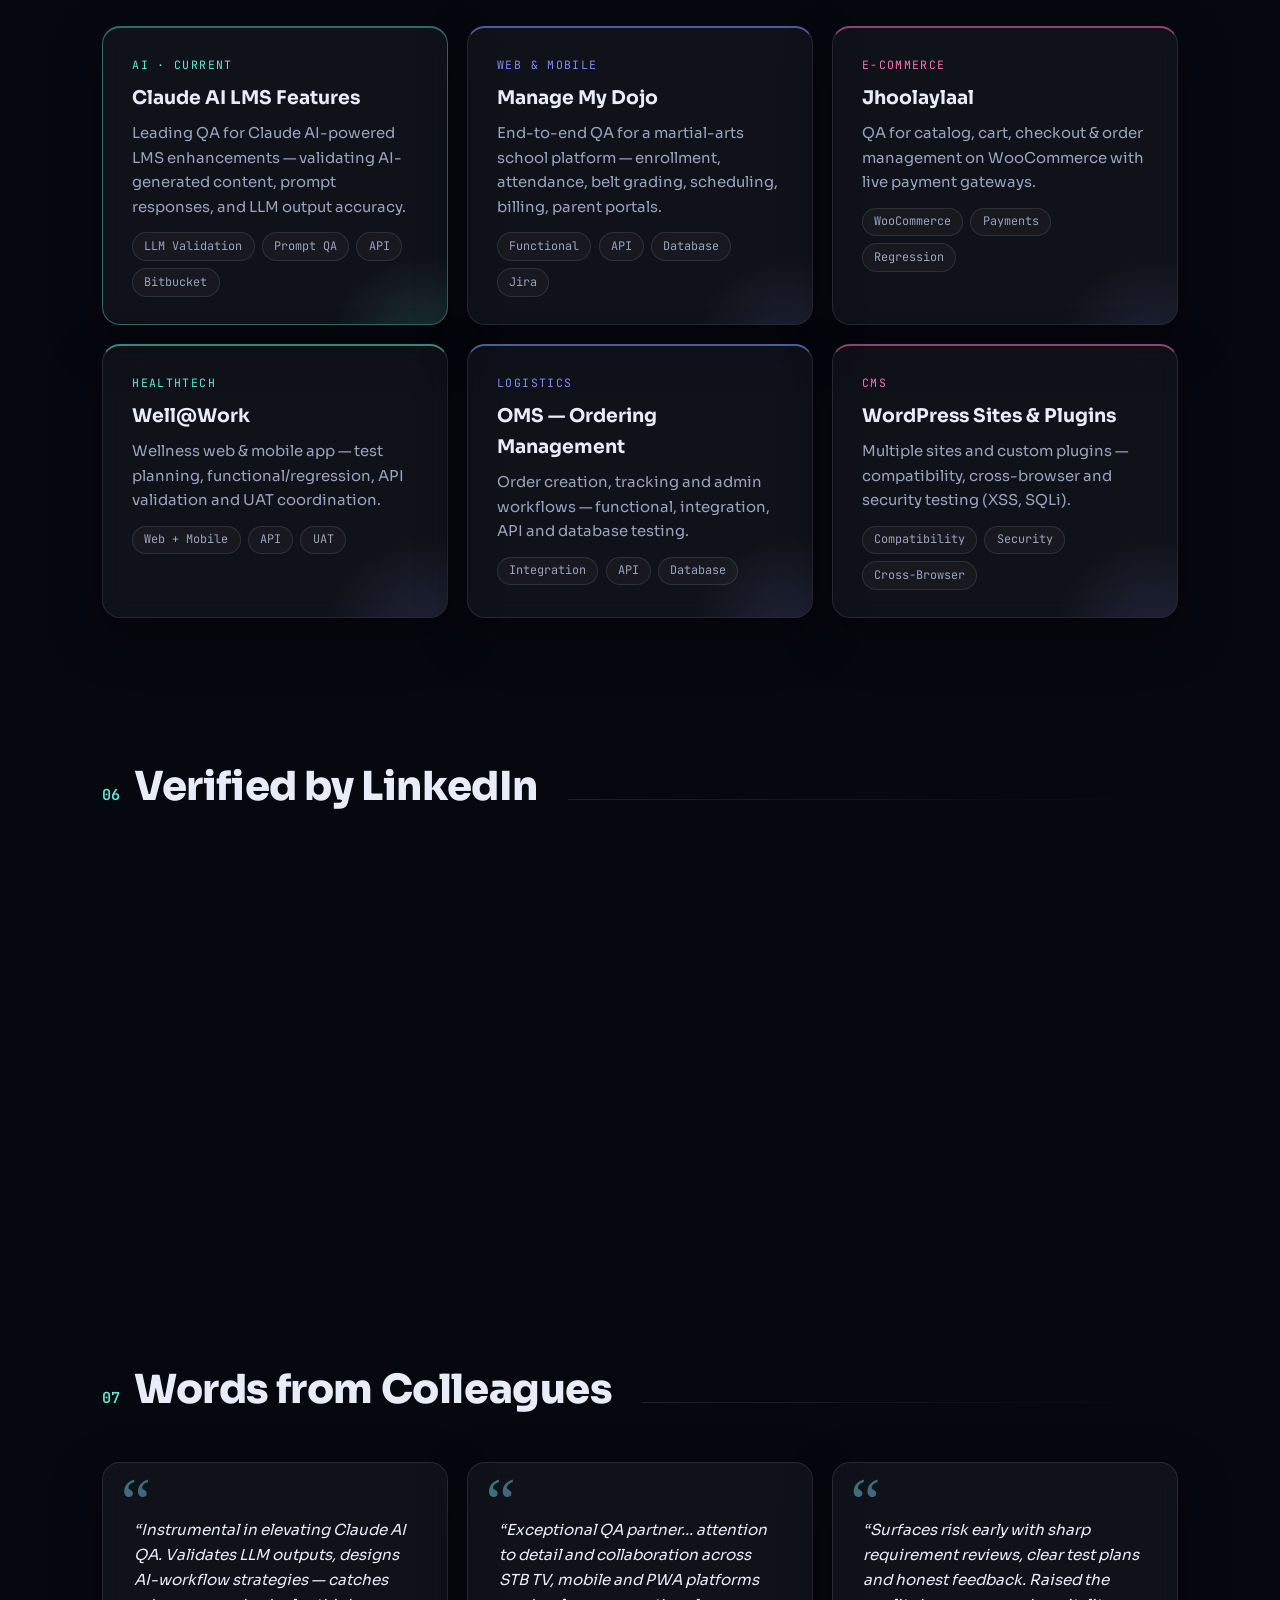
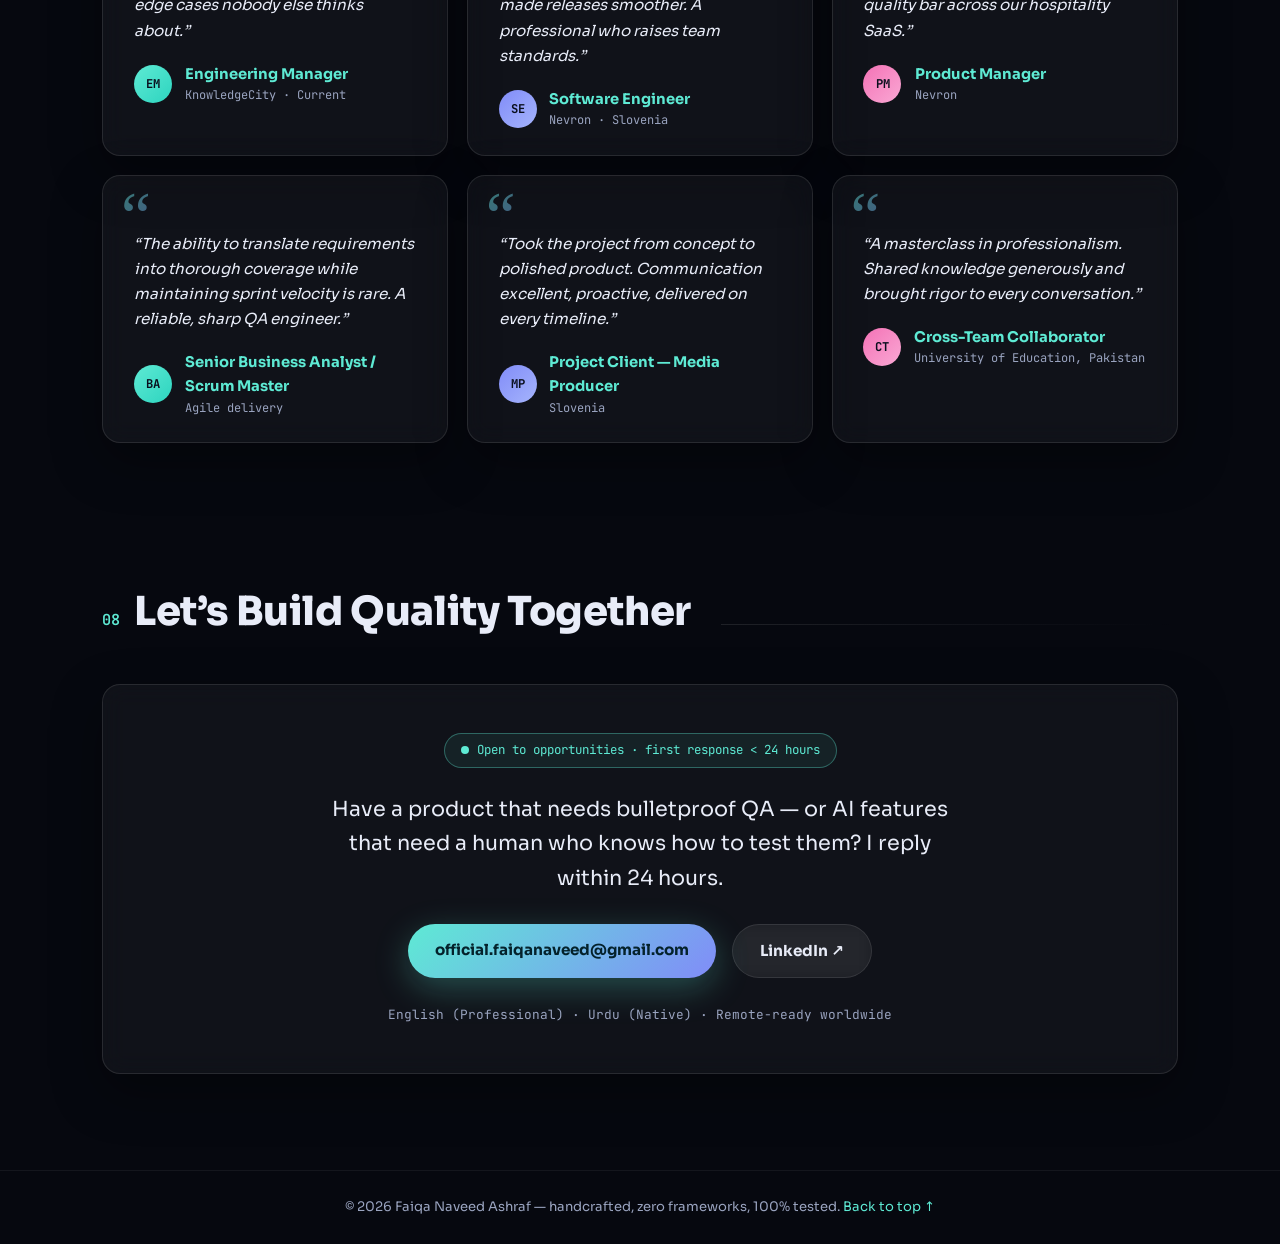
==== commit 7a7f4f7d: "Add Vercel Web Analytics" ====
--- a/index.html
+++ b/index.html
@@ -346,5 +346,8 @@
 
   <script src="js/scene.js" defer></script>
   <script src="js/main.js" defer></script>
+
+  <!-- Vercel Web Analytics -->
+  <script defer src="/_vercel/insights/script.js"></script>
 </body>
 </html>
--- a/css/style.css
+++ b/css/style.css
@@ -454,10 +454,10 @@
 }
 .testi-card blockquote { font-size: 0.95rem; color: var(--ink); padding-top: 1.6rem; font-style: italic; }
 .testi-card figcaption { margin-top: 1.2rem; display: flex; align-items: center; gap: 0.8rem; }
-.testi-avatar {
+.testi-card figcaption .testi-avatar {
   flex-shrink: 0; width: 38px; height: 38px; border-radius: 50%;
   display: grid; place-items: center;
-  font-family: var(--mono); font-size: 0.76rem; font-weight: 600; color: #04222b;
+  font-family: var(--mono); font-size: 0.76rem; font-weight: 700; color: #0a0f1e;
 }
 .av-teal { background: linear-gradient(135deg, var(--accent), #2dd4bf); }
 .av-indigo { background: linear-gradient(135deg, var(--accent-2), #a5b4fc); }
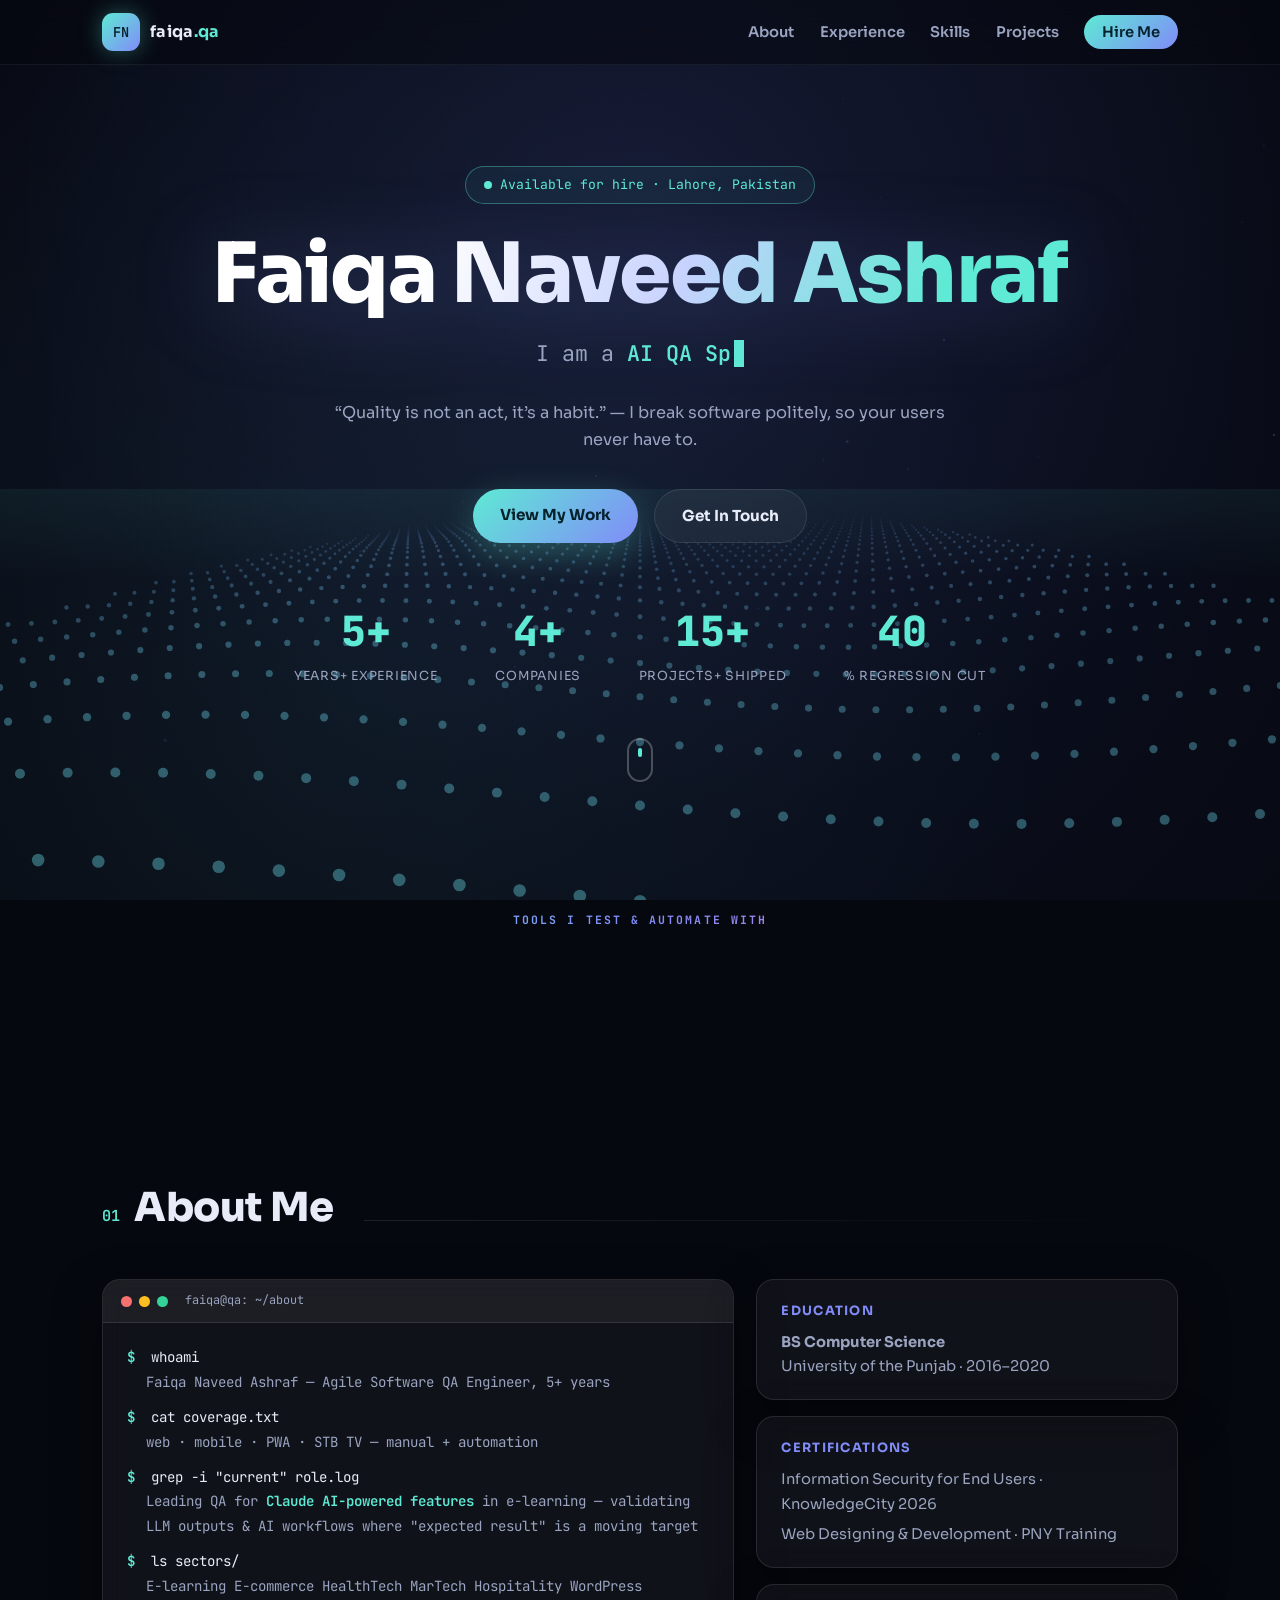
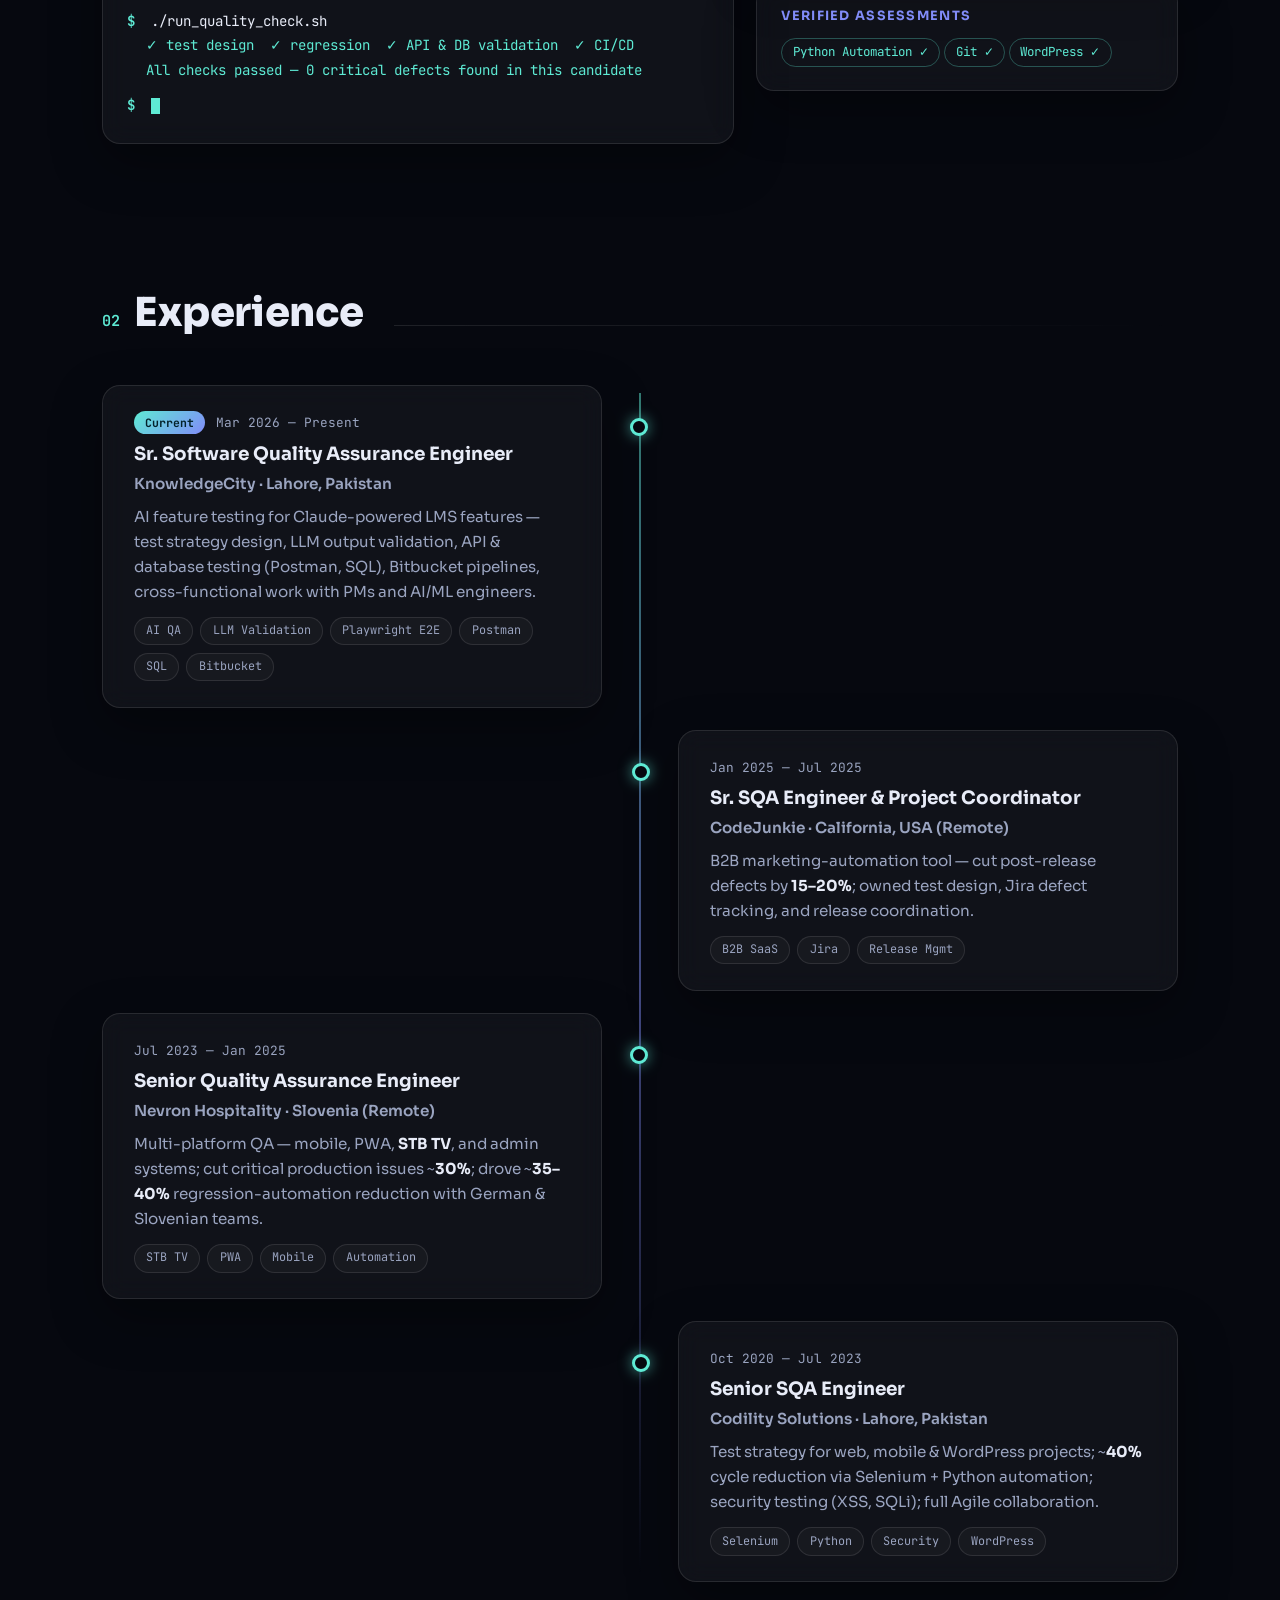
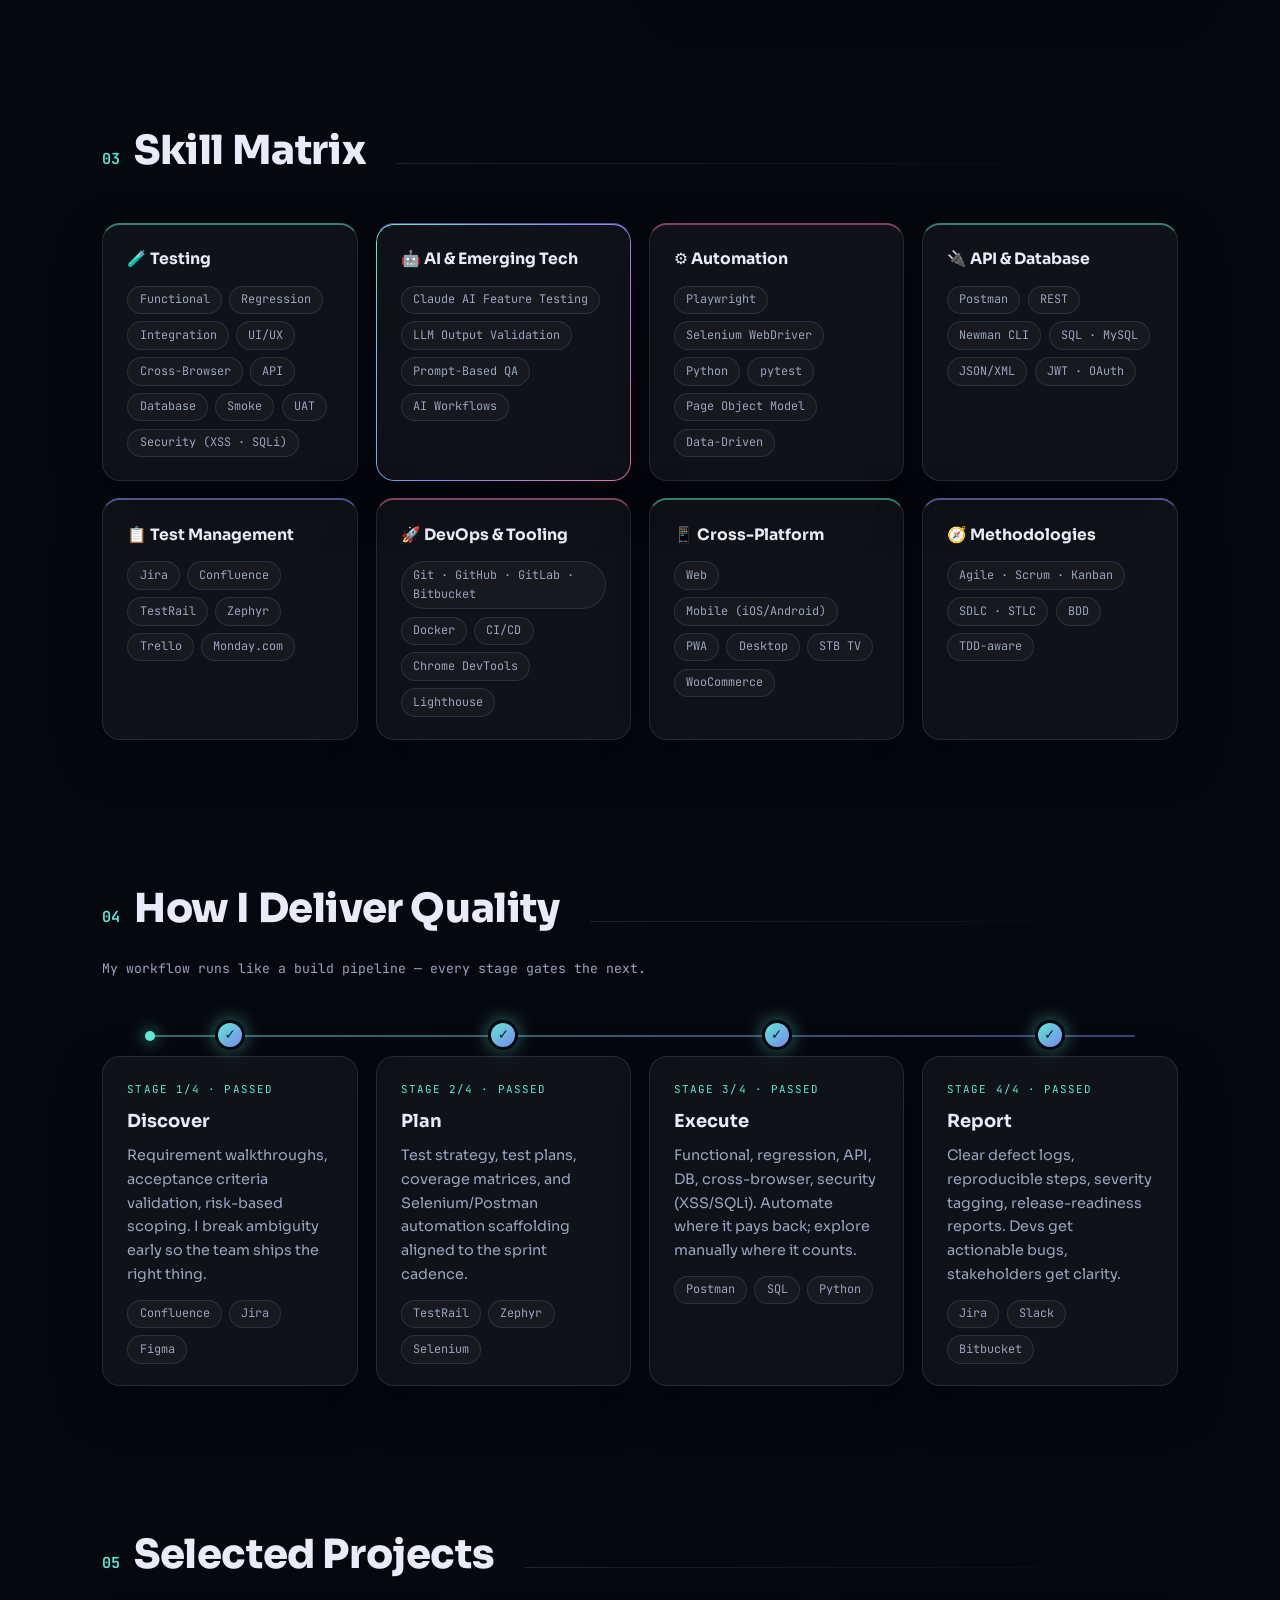
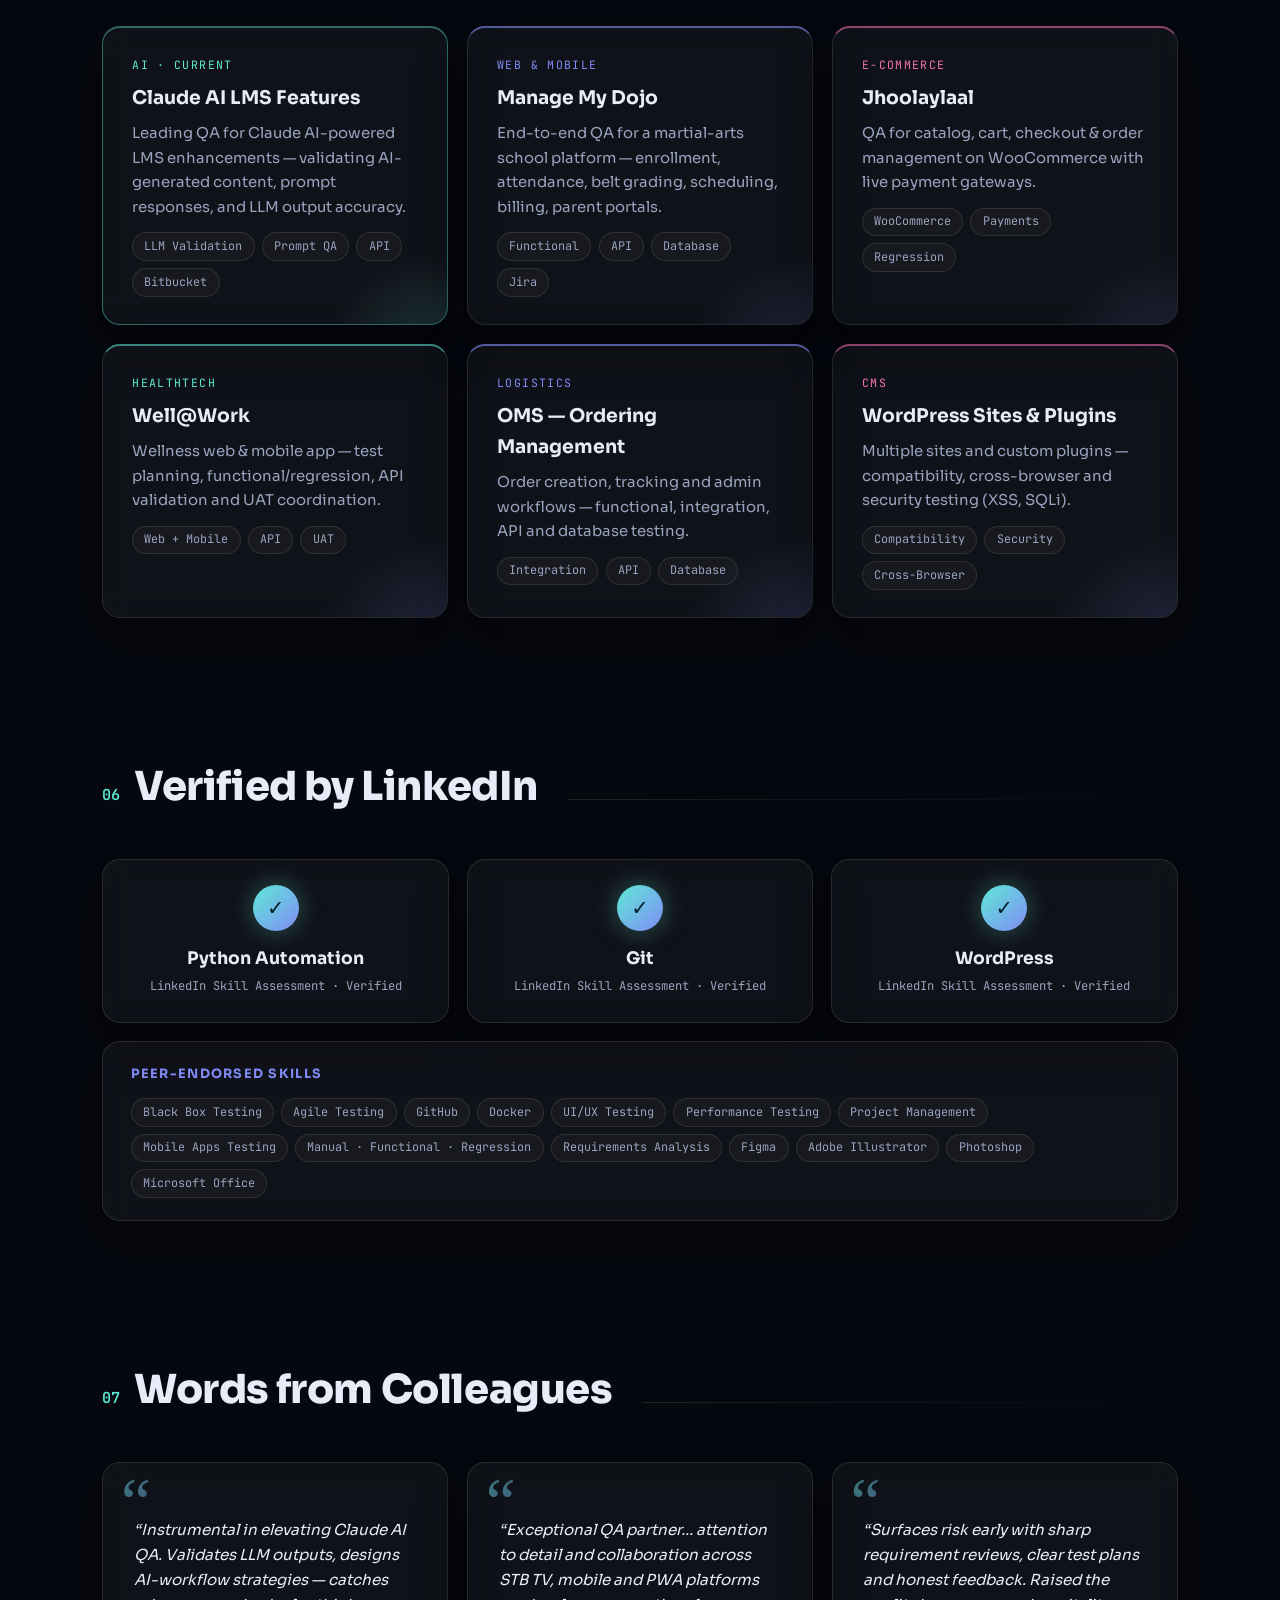
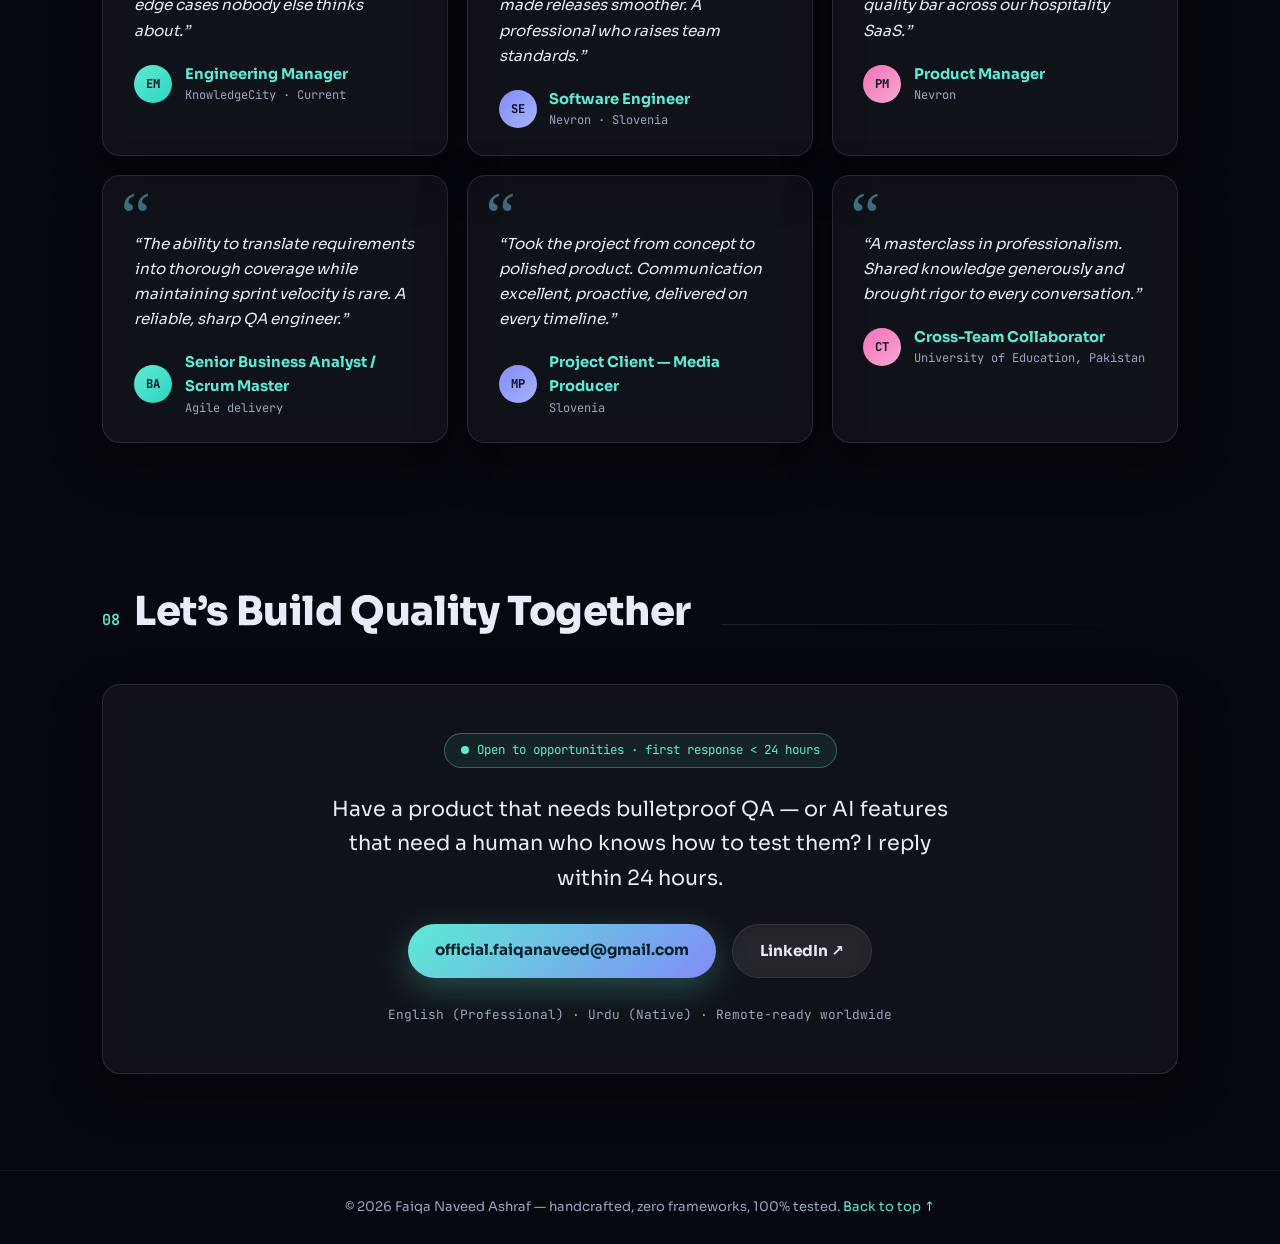
==== commit 197c2a9f: "Install and configure Vercel Web Analytics ## Vercel Web Analytics Installation  Successfully instal" ====
--- a/index.html
+++ b/index.html
@@ -12,6 +12,12 @@
   <link rel="preconnect" href="https://fonts.gstatic.com" crossorigin />
   <link href="https://fonts.googleapis.com/css2?family=Sora:wght@300;400;600;700;800&family=JetBrains+Mono:wght@400;600&display=swap" rel="stylesheet" />
   <link rel="stylesheet" href="css/style.css" />
+  
+  <!-- Vercel Web Analytics -->
+  <script>
+    window.va = window.va || function () { (window.vaq = window.vaq || []).push(arguments); };
+  </script>
+  <script defer src="/_vercel/insights/script.js"></script>
 </head>
 <body>
   <a class="skip-link" href="#main">Skip to content</a>
